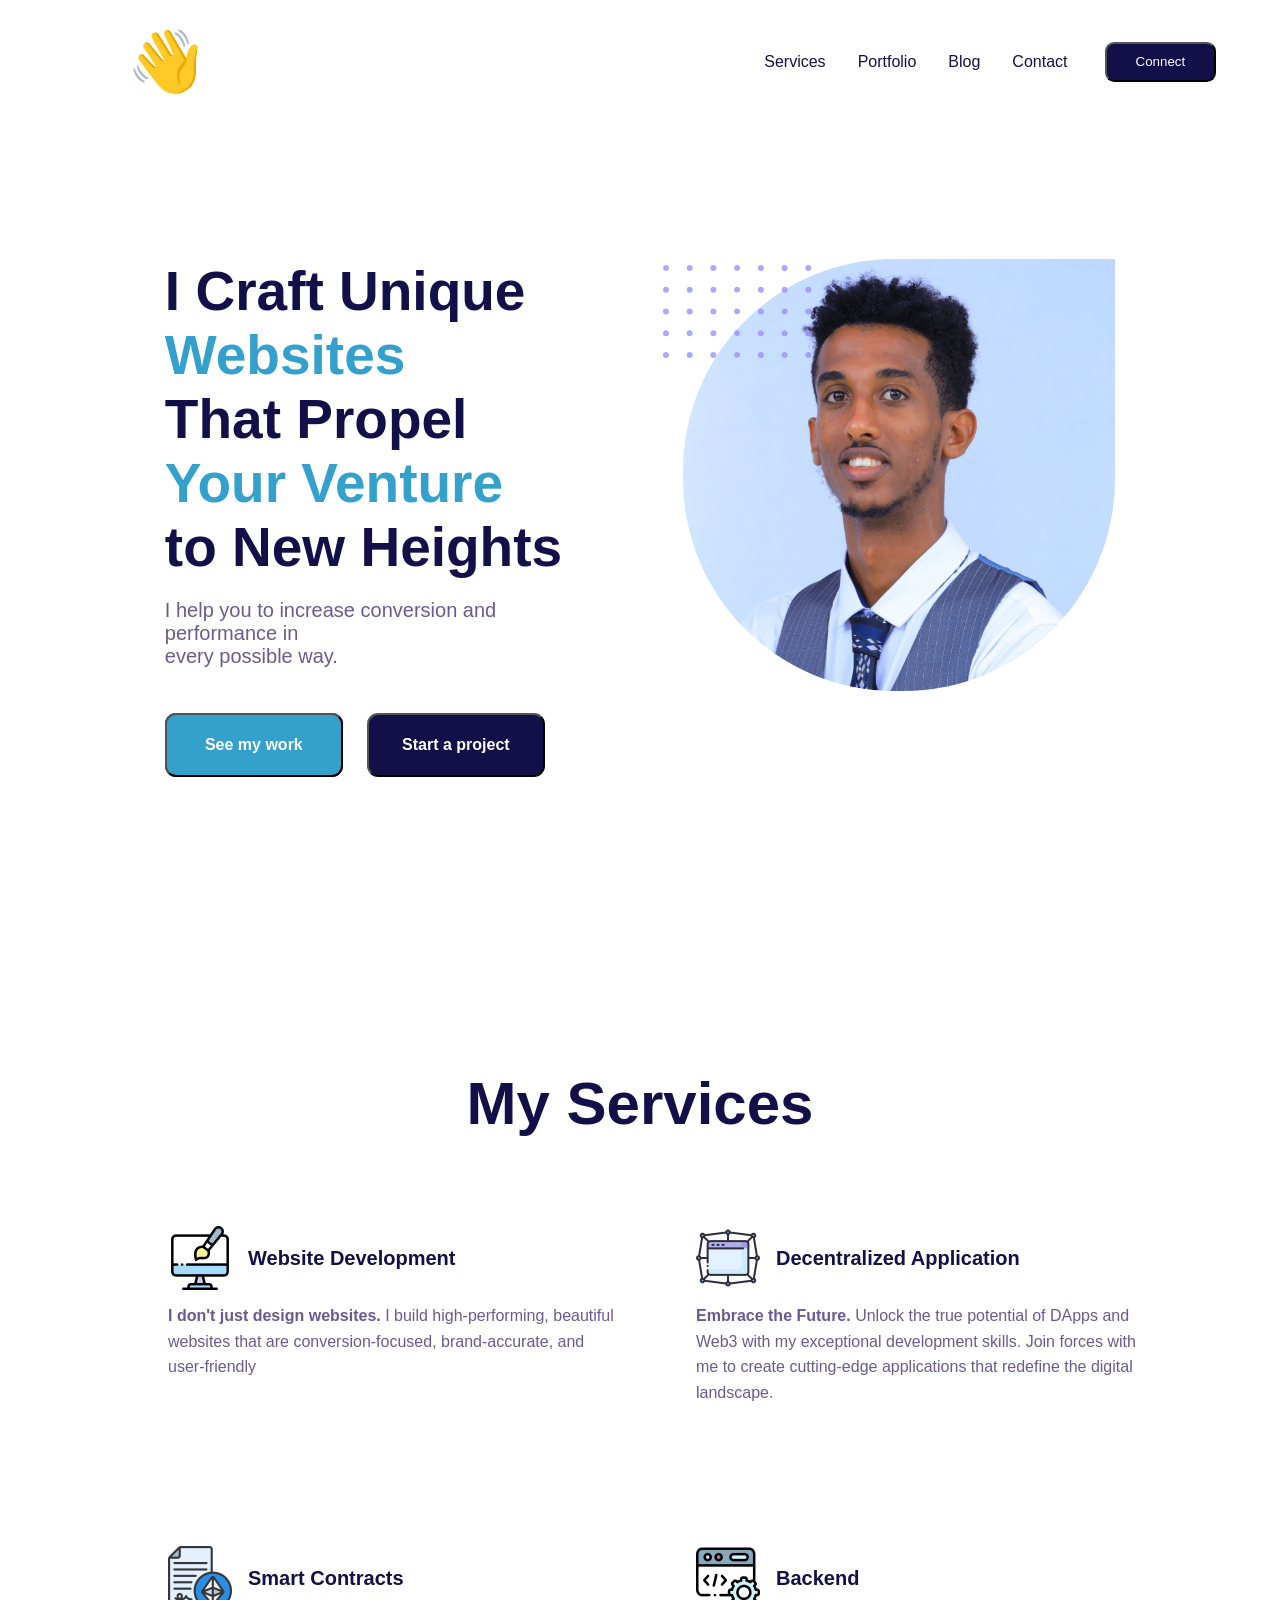
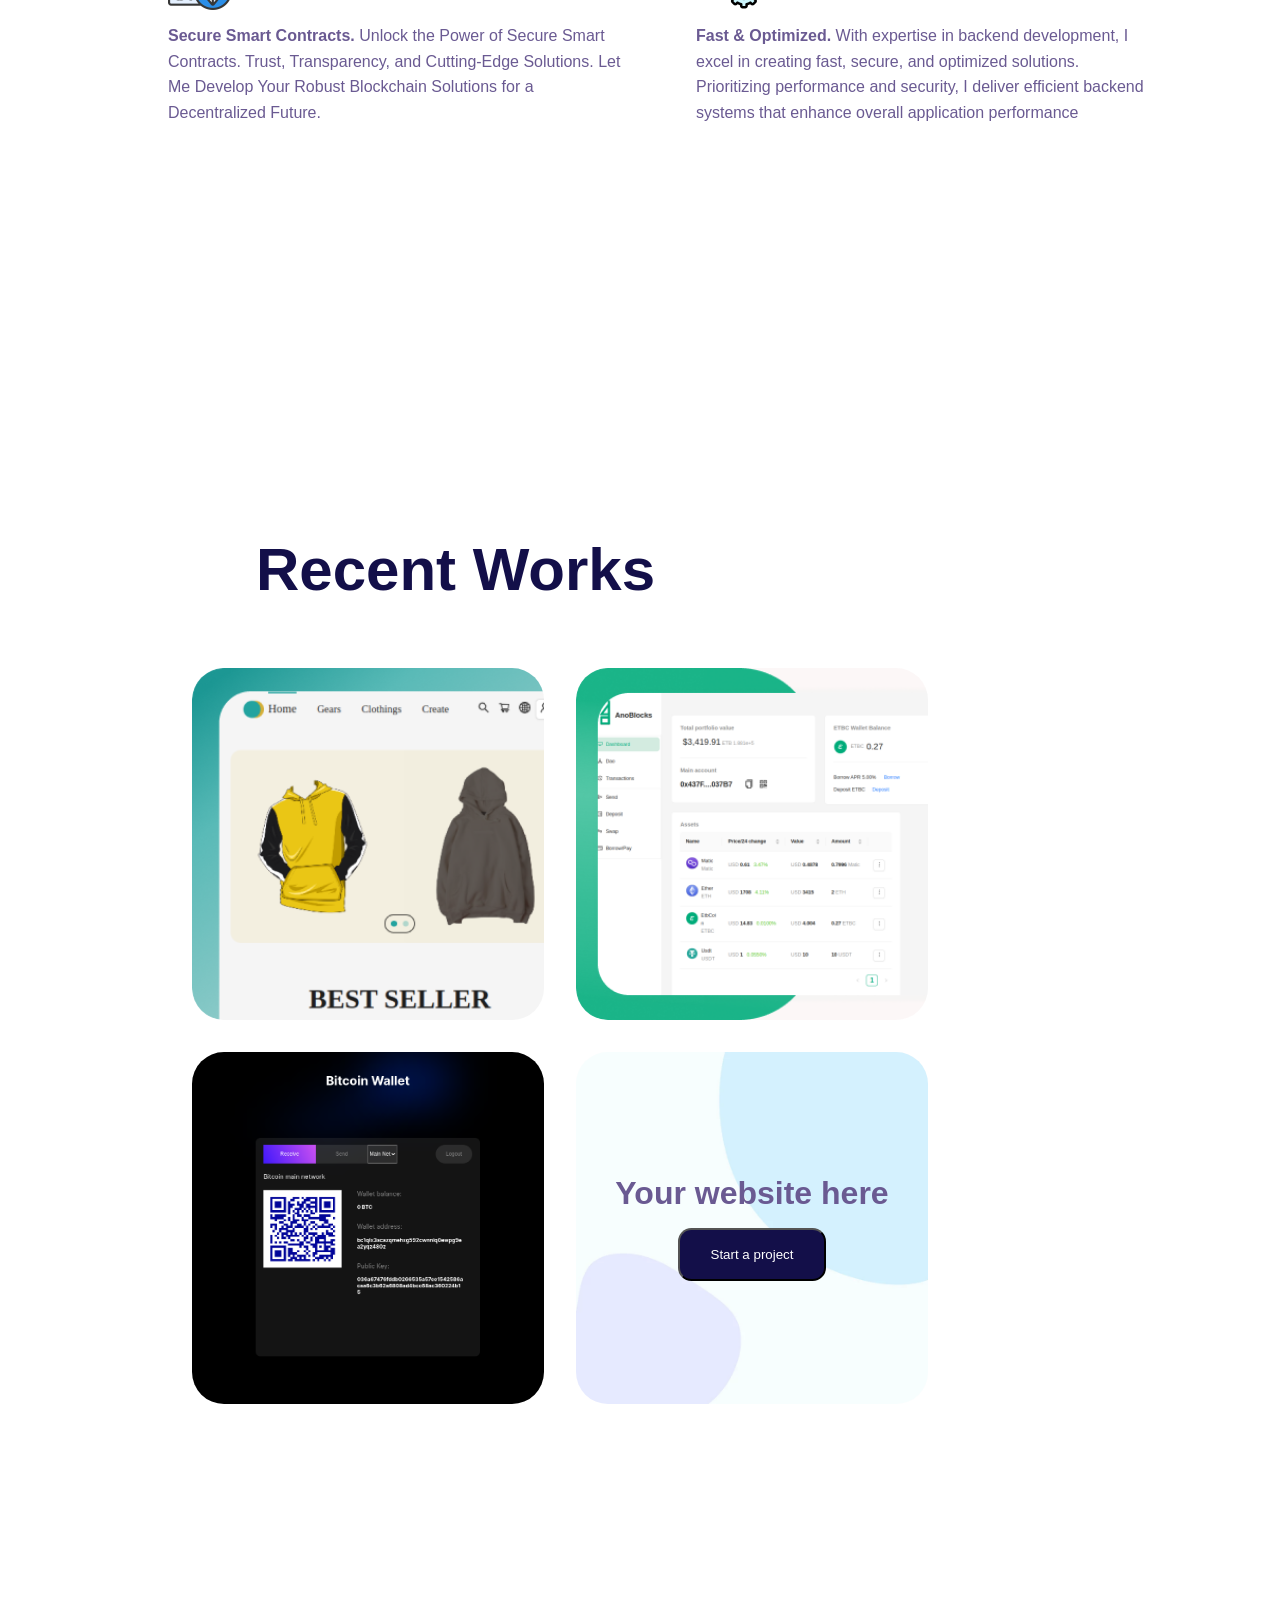
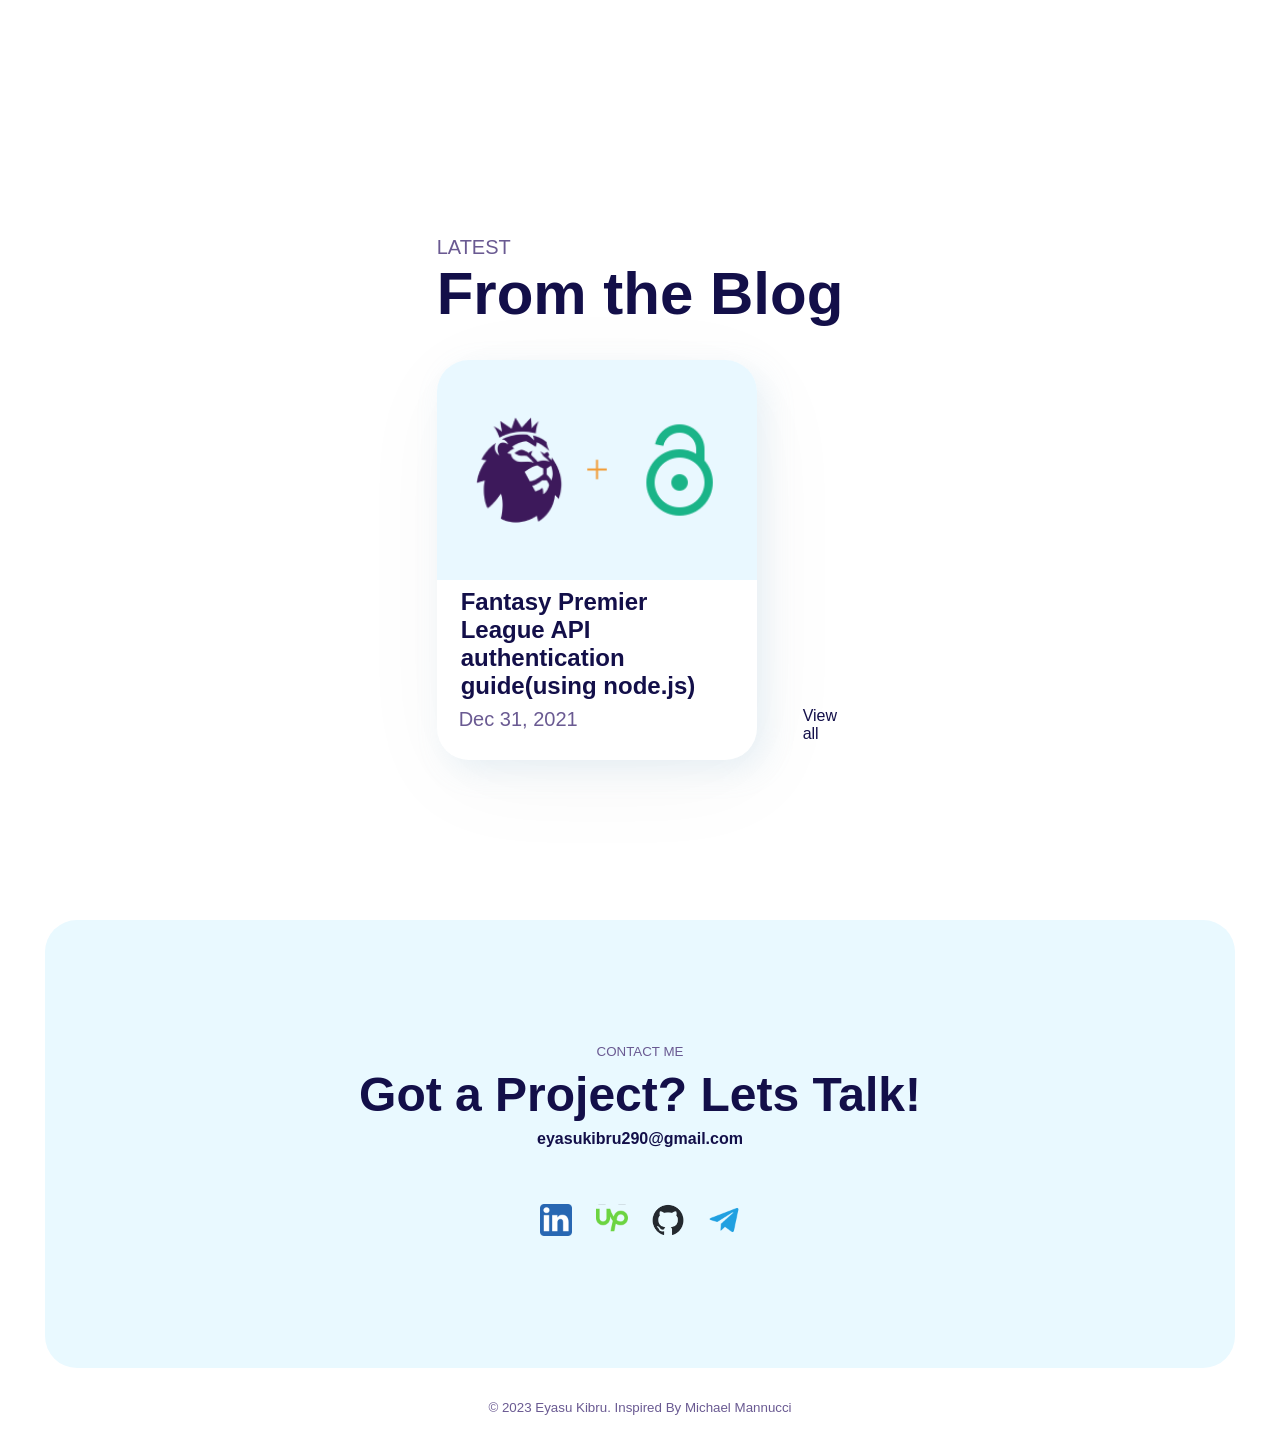
==== index.html @ 8e47354d "Update index.html" ====
<!DOCTYPE html>
<html lang="en">
  <head>
    <meta charset="UTF-8" />
    <meta name="viewport" content="width=device-width, initial-scale=1.0" />
    <title>Eyasu</title>
  </head>
  <link rel="stylesheet" href="css/styles.css" />
<!-- Start of LiveChat (www.livechat.com) code -->
<script>
    window.__lc = window.__lc || {};
    window.__lc.license = 16814274;
    ;(function(n,t,c){function i(n){return e._h?e._h.apply(null,n):e._q.push(n)}var e={_q:[],_h:null,_v:"2.0",on:function(){i(["on",c.call(arguments)])},once:function(){i(["once",c.call(arguments)])},off:function(){i(["off",c.call(arguments)])},get:function(){if(!e._h)throw new Error("[LiveChatWidget] You can't use getters before load.");return i(["get",c.call(arguments)])},call:function(){i(["call",c.call(arguments)])},init:function(){var n=t.createElement("script");n.async=!0,n.type="text/javascript",n.src="https://cdn.livechatinc.com/tracking.js",t.head.appendChild(n)}};!n.__lc.asyncInit&&e.init(),n.LiveChatWidget=n.LiveChatWidget||e}(window,document,[].slice))
</script>
<noscript><a href="https://www.livechat.com/chat-with/16814274/" rel="nofollow">Chat with us</a>, powered by <a href="https://www.livechat.com/?welcome" rel="noopener nofollow" target="_blank">LiveChat</a></noscript>
<!-- End of LiveChat code -->

  <body>
    <header class="header">
      <h1 class="icon">👋</h1>
      <nav class="nav">
        <a href="#services">Services</a>
        <a href="#portfolio">Portfolio</a>
        <a href="#blog">Blog</a>
        <a href="#contact">Contact</a>

        <button class="connect_button">Connect</button>
      </nav>
    </header>
    <main class="content">
      <div class="info fullscreen">
        <div class="info_mobile">
          <h2>
            I Craft Unique
            <span> Websites </span>
            That Propel
            <span>Your Venture</span>
            to New Heights
          </h2>
          <p>
            I help you to increase conversion and performance in <br />
            every possible way.
          </p>
          <div class="button">
            <a href="#portfolio">
              <button class="work_button">See my work</button>
            </a>
            <button class="project_button" onclick="composeEmail()">
              Start a project
            </button>
          </div>
        </div>
        <div class="image">
          <img
            class="profile"
            src="assets/image/profile.jpg"
            alt="ek picture"
          />
          <img
            class="purple-dots"
            src="assets/image/purple-dots.svg"
            alt="purple dots"
          />
        </div>
      </div>
      <div class="service fullscreen reveal fade-bottom" id="services">
        <h1>My Services</h1>
        <div class="service_content">
          <div>
            <div class="services_title">
              <img class="service_image" src="assets/icons/web-design.png" />
              <h2>Website Development</h2>
            </div>
            <div>
              <p>
                <span class="small_desc">I don't just design websites.</span>
                I build high-performing, beautiful websites that are
                conversion-focused, brand-accurate, and user-friendly
              </p>
            </div>
          </div>
          <div>
            <div class="services_title">
              <img class="service_image" src="assets/icons/app.png" />
              <h2>Decentralized Application</h2>
            </div>
            <p>
              <span class="small_desc">Embrace the Future.</span>
              Unlock the true potential of DApps and Web3 with my exceptional
              development skills. Join forces with me to create cutting-edge
              applications that redefine the digital landscape.
            </p>
          </div>
        </div>
        <div class="service_content">
          <div>
            <div class="services_title">
              <img
                class="service_image"
                src="assets/icons/smart-contracts.png"
              />
              <h2>Smart Contracts</h2>
            </div>
            <p>
              <span class="small_desc">Secure Smart Contracts.</span>
              Unlock the Power of Secure Smart Contracts. Trust, Transparency,
              and Cutting-Edge Solutions. Let Me Develop Your Robust Blockchain
              Solutions for a Decentralized Future.
            </p>
          </div>
          <div>
            <div>
              <div class="services_title">
                <img class="service_image" src="assets/icons/coding.png" />
                <h2>Backend</h2>
              </div>
              <p>
                <span class="small_desc">Fast & Optimized.</span>
                With expertise in backend development, I excel in creating fast,
                secure, and optimized solutions. Prioritizing performance and
                security, I deliver efficient backend systems that enhance
                overall application performance
              </p>
            </div>
          </div>
        </div>
      </div>
      <div class="fullscreen portfolio" id="portfolio">
        <div class="portfolio-background reveal fade-right"></div>
        <h1 class="portfolio-content reveal fade-bottom">Recent Works</h1>
        <div class="portfolio-projects reveal fade-bottom">
          <div>
            <div class="open">
              <a href="https://libes.vercel.app" target="_blank">
                <img src="assets/icons/open.svg" />
                <!-- <p>open</p> -->
              </a>
            </div>
            <img src="assets/image/works/merch.png" alt="website " />
          </div>
          <div>
            <div class="open">
              <a href="https://anoblocks.vercel.app" target="_blank">
                <img src="assets/icons/open.svg" />
                <!-- <p>open</p> -->
              </a>
            </div>
            <img src="assets/image/works/ano.png" alt="website " />
          </div>
          <div>
            <div class="open">
              <a href="" target="_blank">
                <img src="assets/icons/open.svg" />
                <!-- <p>open</p> -->
              </a>
            </div>
            <img src="assets/image/works/bitcoinwallet.png" alt="website " />
          </div>
          <div class="portfolio_advert">
            <img src="assets/image/works/background.webp" />
            <p>Your website here</p>
            <button onclick="composeEmail()">Start a project</button>
          </div>
          <div></div>
        </div>
      </div>
      <div class="blog fullscreen reveal fade-bottom" id="blog">
        <p>LATEST</p>
        <h1>From the Blog</h1>
        <a
          href="https://medium.com/@eyasukibru13/fantasy-premier-league-api-authentication-guide-using-node-js-ca25e693594e"
        >
          <div class="blog_div">
            <img src="assets/image/blog/blog_fantasy.png" />
            <h2>
              Fantasy Premier League API authentication guide(using node.js)
            </h2>
            <p>Dec 31, 2021</p>
          </div>
        </a>
        <a
          class="view_more"
          href="https://medium.com/@eyasukibru13"
          target="_blank"
          >View all</a
        >
      </div>
      <div class="contact reveal fade-bottom" id="contact">
        <div class="contact_element">
          <p>CONTACT ME</p>
          <h2>Got a Project? Lets Talk!</h2>
          <h4>eyasukibru290@gmail.com</h4>
          <div class="social">
            <a
              alt="linkedin"
              href="https://www.linkedin.com/in/eyasu-kibru-6151b61ab/"
              ><img src="assets/icons/linkedin.png"
            /></a>
            <a
              alt="upwork"
              href="https://www.upwork.com/freelancers/~0120aad2c2c79f5935"
              ><img src="assets/icons/upwork.png"
            /></a>
            <a alt="github" href="https://github.com/Eyasuk"
              ><img src="assets/icons/github.png"
            /></a>
            <a alt="telegram" href="https://t.me/Ek9012"
              ><img src="assets/icons/telegram.png"
            /></a>
            <!-- <a alt="twitter"><img src="assets/icons/x.png" /></a> -->
          </div>
        </div>
        <p>© 2023 Eyasu Kibru. Inspired By Michael Mannucci</p>
      </div>
    </main>
    <script src="script/email.js"></script>
    <script src="script/animation.js"></script>
  </body>
</html>
---- css/styles.css ----
html {
  scroll-behavior: smooth;
}
html h1,
h2,
h3,
h4,
h5,
h6,
p {
  margin: 0;
}

html p {
  font-size: 20px;
  color: #6a5a92;
}

html h1,
h2 {
  color: #130f49;
  font-size: 3.75rem;
  font-weight: bold;
}
body {
  font-family: Helvetica;
  margin: 0px;
  overflow-x: hidden;
}

.fullscreen {
  min-height: 90vh;
}

.header {
  display: flex;
  justify-content: space-between;
  align-items: center;
  margin-top: 1.65em;
  .icon {
    margin-left: 10%;
  }
  .nav {
    display: flex;
    align-items: center;
    gap: 2em;
    margin-right: 5%;
  }
  .connect_button {
    height: 3em;
    width: 15ch;
    background-color: #130f49;
    color: #fff;
    border-radius: 0.7em;
    margin-left: 0.4em;
  }
}

a {
  /* font-size: 18px; */
  /* font-weight: 600; */
  color: #130f49;
  /* margin-left: 1em; */
  text-decoration: none;
}
.content {
  display: flex;
  flex-direction: column;
  align-items: center;
  justify-content: center;
}

.info {
  display: flex;
  /* align-items: center; */
  margin-top: 18vh;
  justify-content: center;
  gap: clamp(10%, 8em, 10%);
}
.info h2 {
  color: #130f49;
  font-size: 55px;
}

.info .button {
  display: flex;
  gap: 1.5em;
  margin-top: 2.8em;
}
.info .button * {
  height: 4em;
  width: 20ch;
  background-color: #130f49;
  color: #fff;
  border-radius: 0.7em;
  font-size: 16px;
  font-weight: 600;
}

.info .button .work_button {
  background-color: #34a1cd;
}

.info span {
  display: block;
  color: #34a1cd;
}

.info p {
  margin-top: 1em;
}

.image {
  width: 30em;
  height: 27em;
  position: relative;
  /* align-self: flex-start; */
}

.image .profile {
  width: 100%;
  height: 100%;
  object-fit: cover;
  border-top-left-radius: 49%;
  border-bottom-left-radius: 49%;
  border-bottom-right-radius: 49%;
  /* border:2.5px dashed; */
  /* border-color: #130f49; */
}

.image .purple-dots {
  position: absolute;
  top: 6px;
  left: -20px;
}

/* .image::before {
  content: "";
  position: absolute;
  top: 0;
  left: 0;
  width: 100%;
  height: 100%;
  border-radius: 50%;
  transform: rotate(45deg);
  z-index: 1;
} */

.service {
  display: flex;
  flex-direction: column;
  align-items: center;
  min-height: 100% !important;
  margin-bottom: 3%;
}

.service_content {
  display: flex;
  flex-wrap: wrap;
  justify-content: center;
  gap: 2em;
  margin-top: 4em;
}

.services_title {
  display: flex;
  align-items: center;
  gap: 1em;
  margin-top: 1.5em;
  margin-left: 2.5em;
  margin-bottom: 0.8em;
}
.service_image {
  height: 4em;
  width: 4em;
}
.service_content > div {
  border-radius: 1em;
  width: 31em;
  max-width: 95%;
  height: 16em;
  background-color: #fff;
}

.service_content > div:hover {
  box-shadow: 5px 20px 100px #0304040a, 9px 10px 30px #96c5dc2f;
}
.service_content h2 {
  font-size: 20px;
}

.service_content p {
  font-size: 16px;
  line-height: 1.6em;
  margin-left: 2.5em;
}

.service_content .small_desc {
  font-weight: bold;
}

.portfolio {
  display: flex;
  align-self: center;
  flex-direction: column;
  position: relative;
  margin-top: 15em;
  margin-bottom: 3em;
  width: 100%;
}
.portfolio-background {
  position: absolute;
  top: 0px;
  right: 0px;
  background-color: #dc3e3e1d;
  border-top-left-radius: 3em;
  border-bottom-left-radius: 3em;
  width: 70%;
  height: 28em;
  z-index: -2;
}
.portfolio-content {
  margin-top: 1.3em;
  margin-left: 20%;
}

.portfolio-projects {
  min-width: 70%;
  max-width: 80em;
  align-self: center;
  margin-left: 50%;
  margin-right: 50%;
  display: flex;
  flex-wrap: wrap;
  gap: 2em;
  margin-top: 4em;
}
.portfolio-projects div {
  height: 22em;
  min-width: 18em;
  width: 22em;
  border-radius: 2em;
  overflow: hidden;
}

.portfolio-projects > div:hover {
  .open {
    position: absolute;
    z-index: 100;
    background-color: #4f4b8a7d;
    display: flex;
    flex-direction: column;
    justify-content: center;
    align-items: center;
    gap: 1em;
  }
}

.portfolio-projects .open {
  display: none;
}

.portfolio-projects .open img {
  width: 1em;
  height: 1em;
}
.portfolio-projects .open p {
  color: #fff;
}

.portfolio-projects div img {
  object-fit: cover;
  height: 22em;
}

.portfolio_advert {
  display: flex;
  flex-direction: column;
  justify-content: center;
  align-items: center;
  gap: 1em;
  position: relative;
}
.portfolio_advert img {
  position: absolute;
  z-index: -1;
}
.portfolio_advert button {
  height: 4em;
  width: 20ch;
  border-radius: 1em;
  background-color: #130f49;
  color: #fff;
}

.portfolio_advert p {
  font-size: 2rem;
  font-weight: bold;
}

.blog {
  display: flex;
  align-self: center;
  flex-direction: column;
  position: relative;
  margin-bottom: 10em;
  min-height: max-content;
}

.blog_div {
  margin-top: 2em;
  width: 20em;
  height: 25em;
  border-radius: 2em;
  box-shadow: 5px 20px 100px #0304040a, 9px 10px 30px #96c5dc2f;
  overflow: hidden;
  display: flex;
  flex-direction: column;
  gap: 0.5em;
}

.blog_div img {
  width: 100%;
  height: 55%;
  object-fit: cover;
}

.blog_div h2 {
  padding-inline: 1em;
}

.blog_div p {
  padding-inline: 1.1em;
}

.blog_div h2 {
  font-size: x-large;
}

.blog .view_more {
  position: absolute;
  top: 90%;
  left: 90%;
}

.contact {
  display: flex;
  flex-direction: column;
  justify-content: center;
  align-items: center;
  width: 100%;
  margin-bottom: 2em;
}
.contact .contact_element {
  display: flex;
  flex-direction: column;
  justify-content: center;
  align-items: center;
  background-color: #e9f9ff;
  border-radius: 2em;
  width: 93%;
  max-width: 75em;
  height: 28em;
  margin-bottom: 2em;
  gap: 0.5em;
  text-align: center;
}

.contact h4 {
  color: #130f49;
}

.contact h2 {
  font-size: 3em;
}

.contact p {
  font-size: smaller;
}

.social {
  margin-top: 3em;
  height: 2.5em;
  gap: 1.5em;
  display: flex;
}

.social img {
  height: 2em;
  width: 2em;
}

@keyframes fade-bottom {
  0% {
    transform: translateY(40px);
    opacity: 0;
  }
  100% {
    transform: translateY(0);
    opacity: 1;
  }
}
@keyframes fade-left {
  0% {
    transform: translateX(-100px);
    opacity: 0;
  }
  100% {
    transform: translateX(0);
    opacity: 1;
  }
}

@keyframes fade-right {
  0% {
    transform: translateX(100px);
    opacity: 0;
  }
  100% {
    transform: translateX(0);
    opacity: 1;
  }
}

.reveal {
  opacity: 0;
}

.reveal.active {
  opacity: 1;
}
.active.fade-bottom {
  animation: fade-bottom 1s ease-in;
}
.active.fade-left {
  animation: fade-left 1s ease-in;
}
.active.fade-right {
  animation: fade-right 1s ease-in;
}
@media screen and (max-width: 1200px) {
  .portfolio-projects {
    margin-left: 0px;
    margin-right: 0px;
    justify-content: center;
  }
}
@media screen and (max-width: 992px) {
  body {
    width: 100%;
    height: max-content;
    .content {
      width: 100vw;
    }
    .header {
      justify-content: flex-start;
      .nav {
        display: none;
      }
      .logo {
        margin-left: 3%;
      }
    }
    .info {
      display: flex;
      margin-top: 0.4em;
      margin-bottom: 1.5em;
      flex-direction: column-reverse;
      justify-content: center;
      align-items: center;
      text-align: center;
      .info_mobile {
        display: flex;
        flex-direction: column;
        align-items: center;
      }
      .image {
        display: flex;
        justify-content: center;
        align-items: center;
        width: 20em;
        height: 20em;
        margin-bottom: 2em;
        .profile {
          width: 100%;
          height: 100%;
          border-radius: 50%;
        }
      }
    }

    .purple-dots {
      display: none;
    }
  }
  .portfolio-projects {
    justify-content: center;
    margin-left: 0px;
    margin-right: 0px;
  }
}
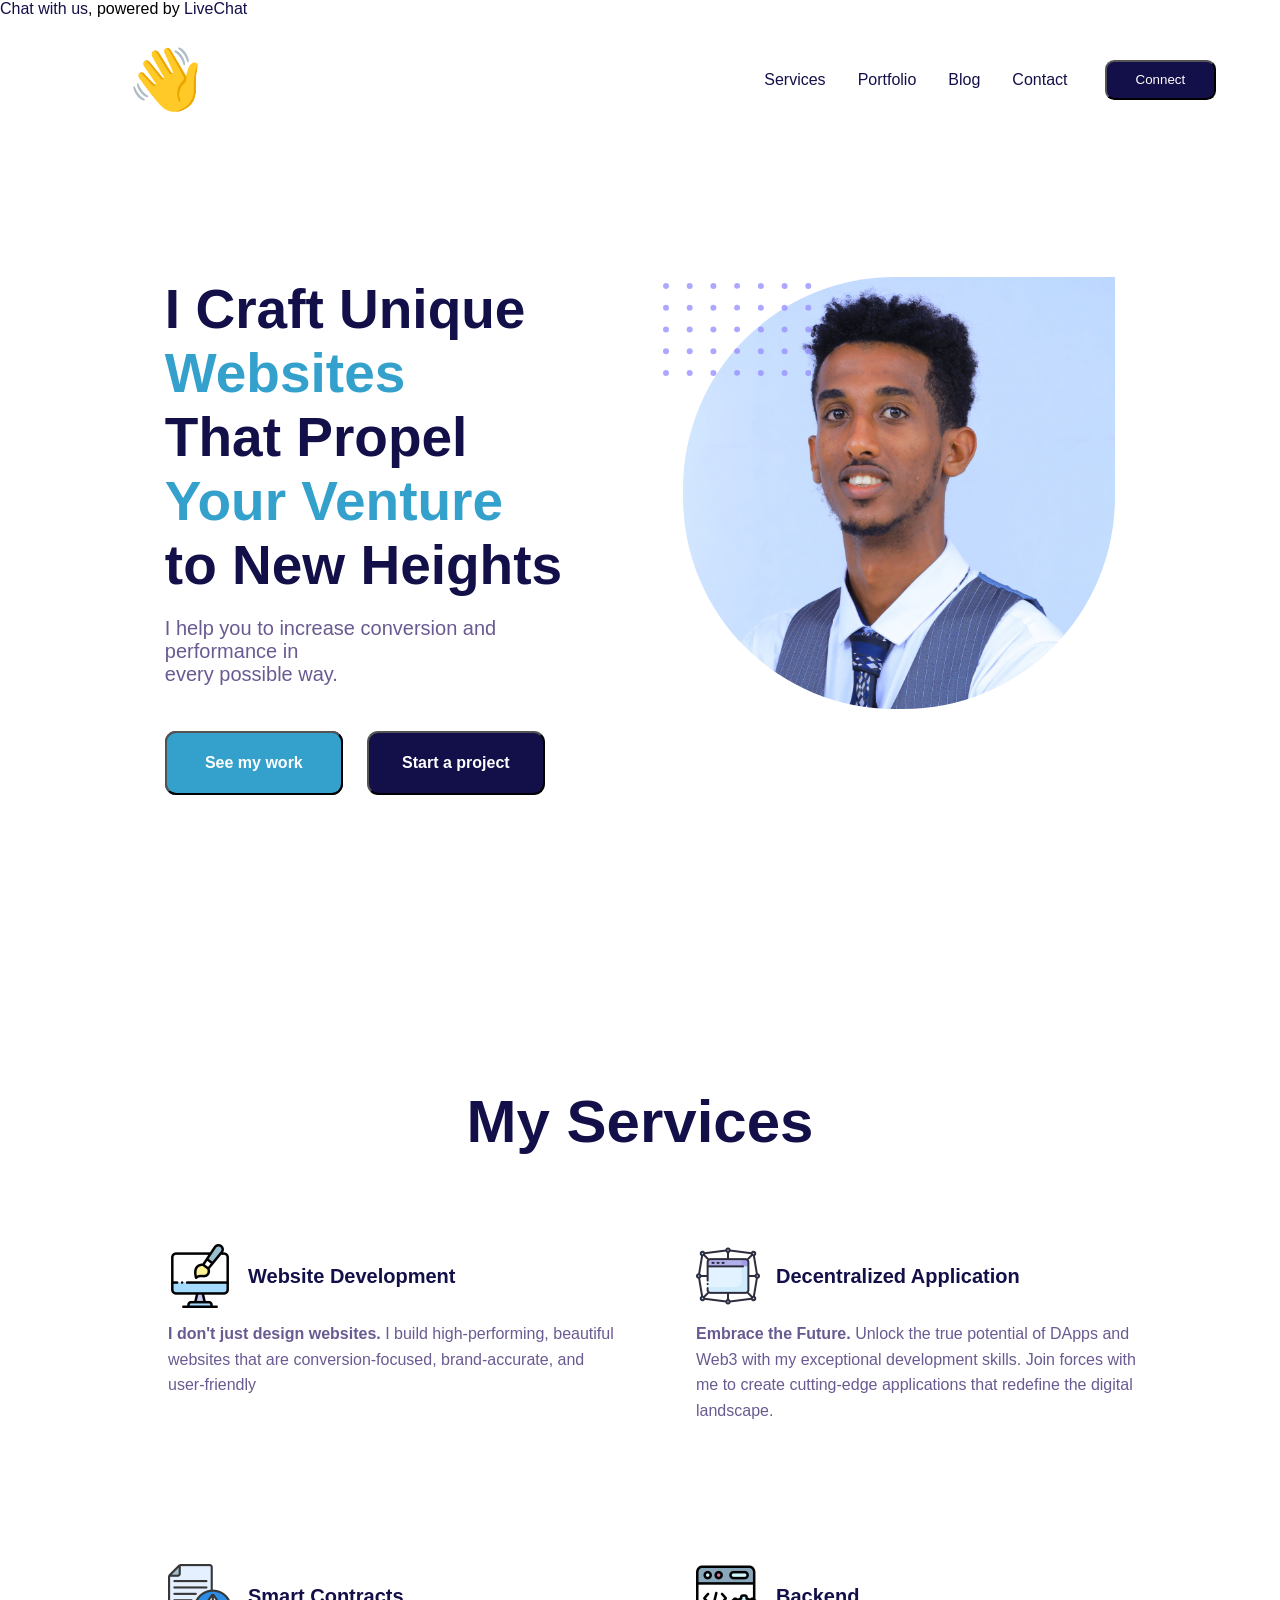
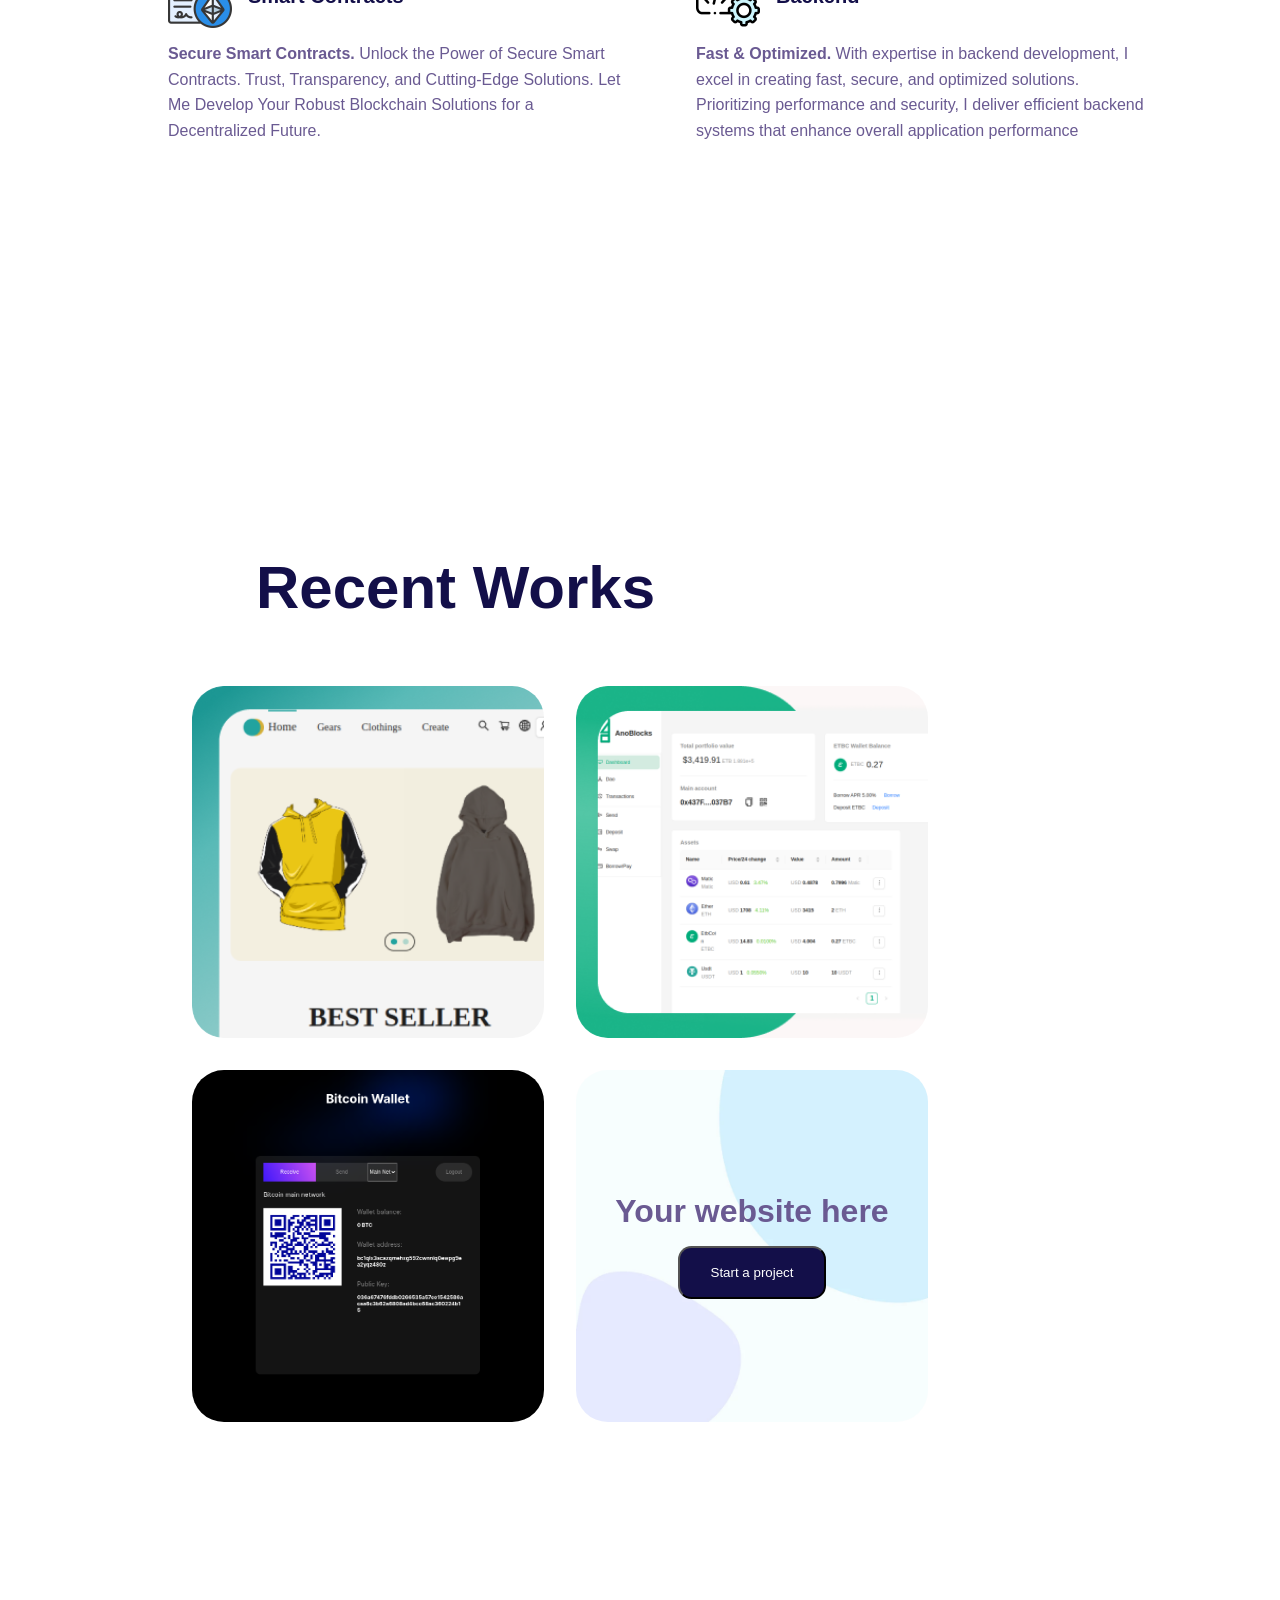
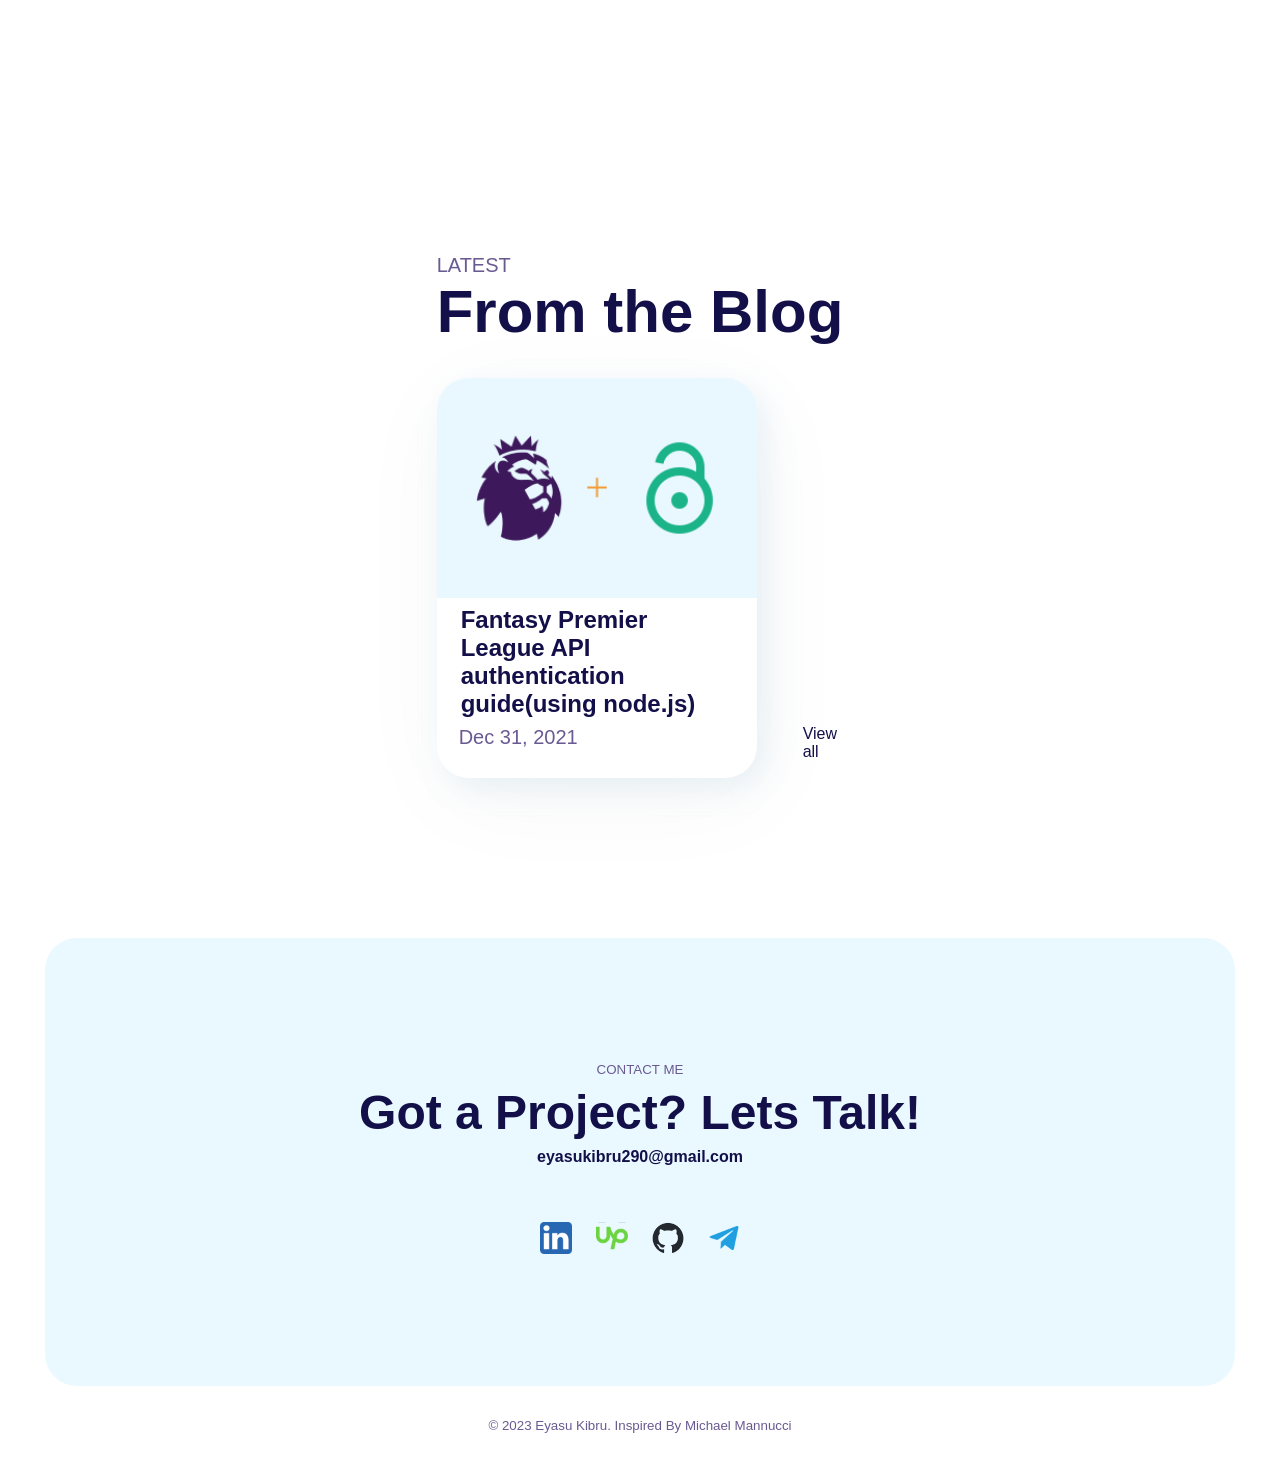
==== commit ee47746b: "Update index.html" ====
--- a/index.html
+++ b/index.html
@@ -7,12 +7,15 @@
   </head>
   <link rel="stylesheet" href="css/styles.css" />
 <!-- Start of LiveChat (www.livechat.com) code -->
+<!-- Start of LiveChat (www.livechat.com) code -->
 <script>
+    console.log('worked')
     window.__lc = window.__lc || {};
-    window.__lc.license = 16814274;
+    window.__lc.license = 16795518;
     ;(function(n,t,c){function i(n){return e._h?e._h.apply(null,n):e._q.push(n)}var e={_q:[],_h:null,_v:"2.0",on:function(){i(["on",c.call(arguments)])},once:function(){i(["once",c.call(arguments)])},off:function(){i(["off",c.call(arguments)])},get:function(){if(!e._h)throw new Error("[LiveChatWidget] You can't use getters before load.");return i(["get",c.call(arguments)])},call:function(){i(["call",c.call(arguments)])},init:function(){var n=t.createElement("script");n.async=!0,n.type="text/javascript",n.src="https://cdn.livechatinc.com/tracking.js",t.head.appendChild(n)}};!n.__lc.asyncInit&&e.init(),n.LiveChatWidget=n.LiveChatWidget||e}(window,document,[].slice))
 </script>
-<noscript><a href="https://www.livechat.com/chat-with/16814274/" rel="nofollow">Chat with us</a>, powered by <a href="https://www.livechat.com/?welcome" rel="noopener nofollow" target="_blank">LiveChat</a></noscript>
+<a href="https://www.livechat.com/chat-with/16795518/" rel="nofollow">Chat with us</a>, powered by <a href="https://www.livechat.com/?welcome" rel="noopener nofollow" target="_blank">LiveChat</a>
+<noscript><a href="https://www.livechat.com/chat-with/16795518/" rel="nofollow">Chat with us</a>, powered by <a href="https://www.livechat.com/?welcome" rel="noopener nofollow" target="_blank">LiveChat</a></noscript>
 <!-- End of LiveChat code -->
 
   <body>
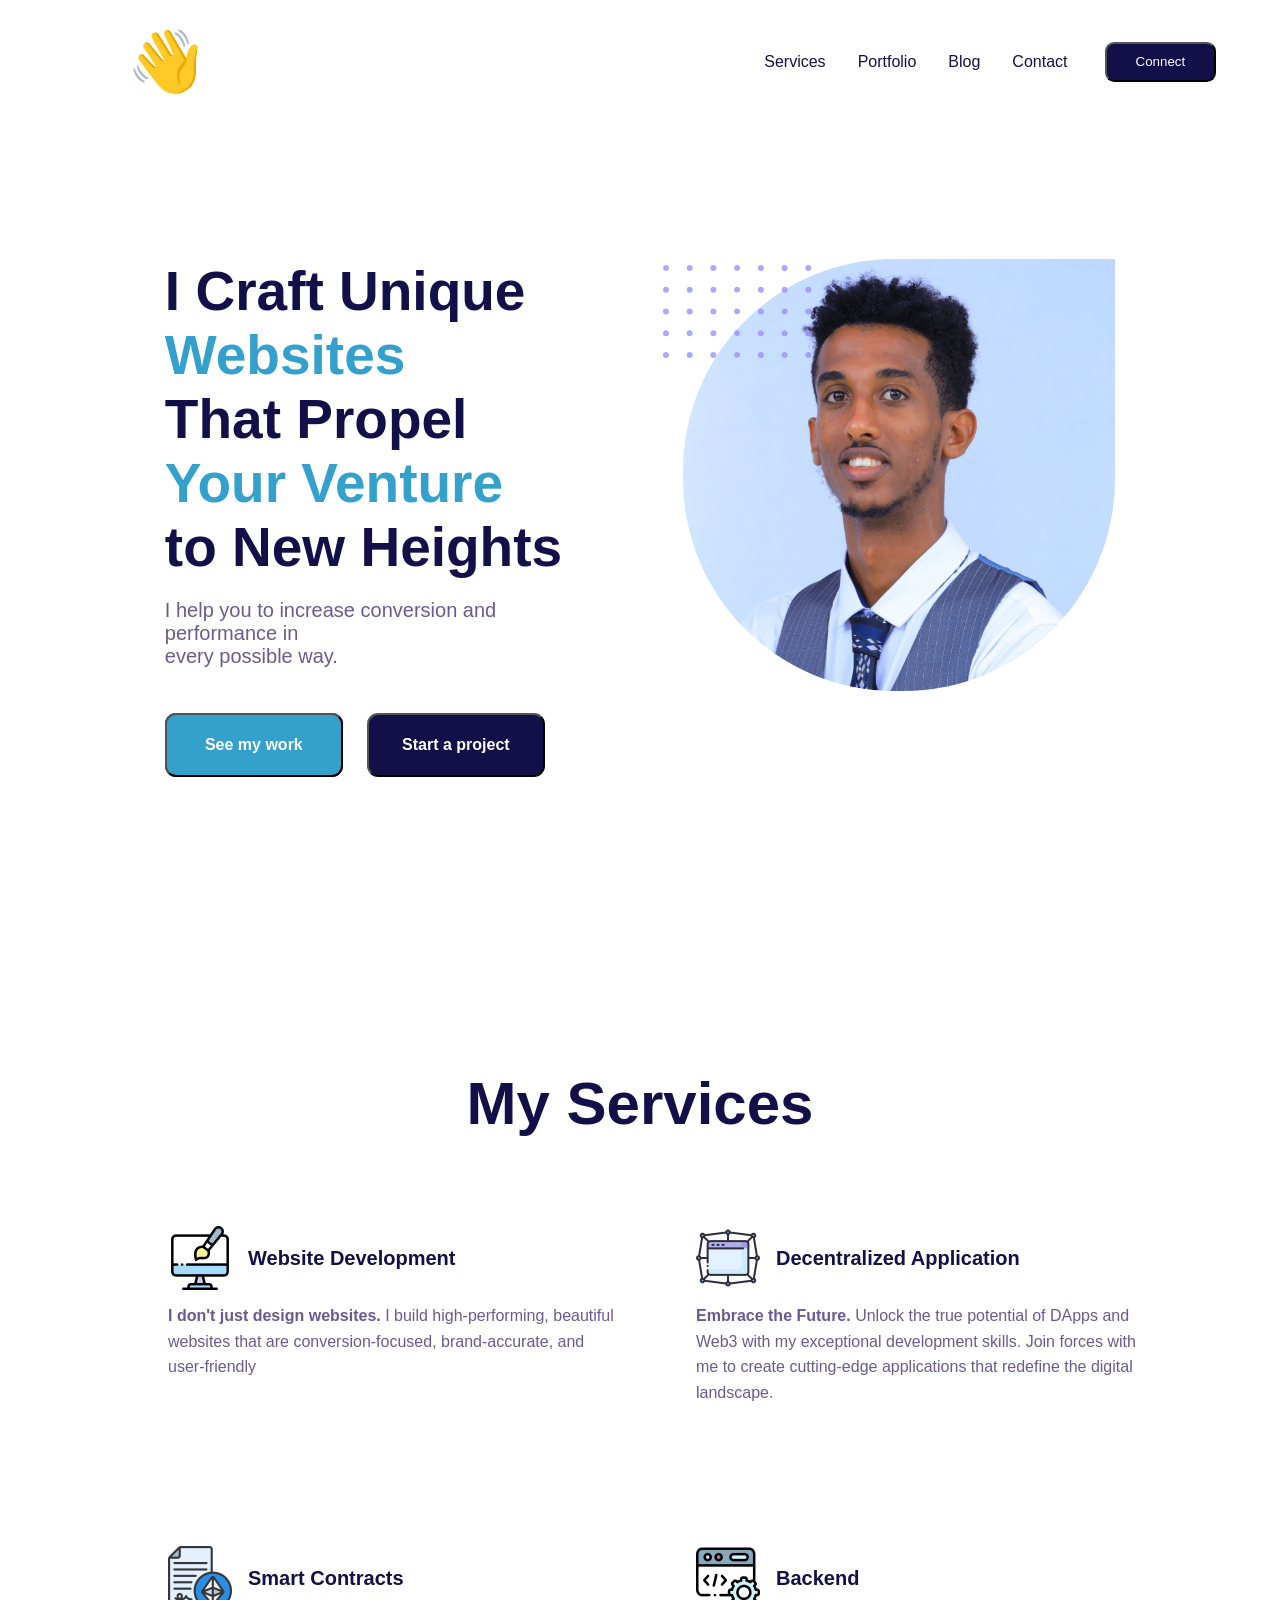
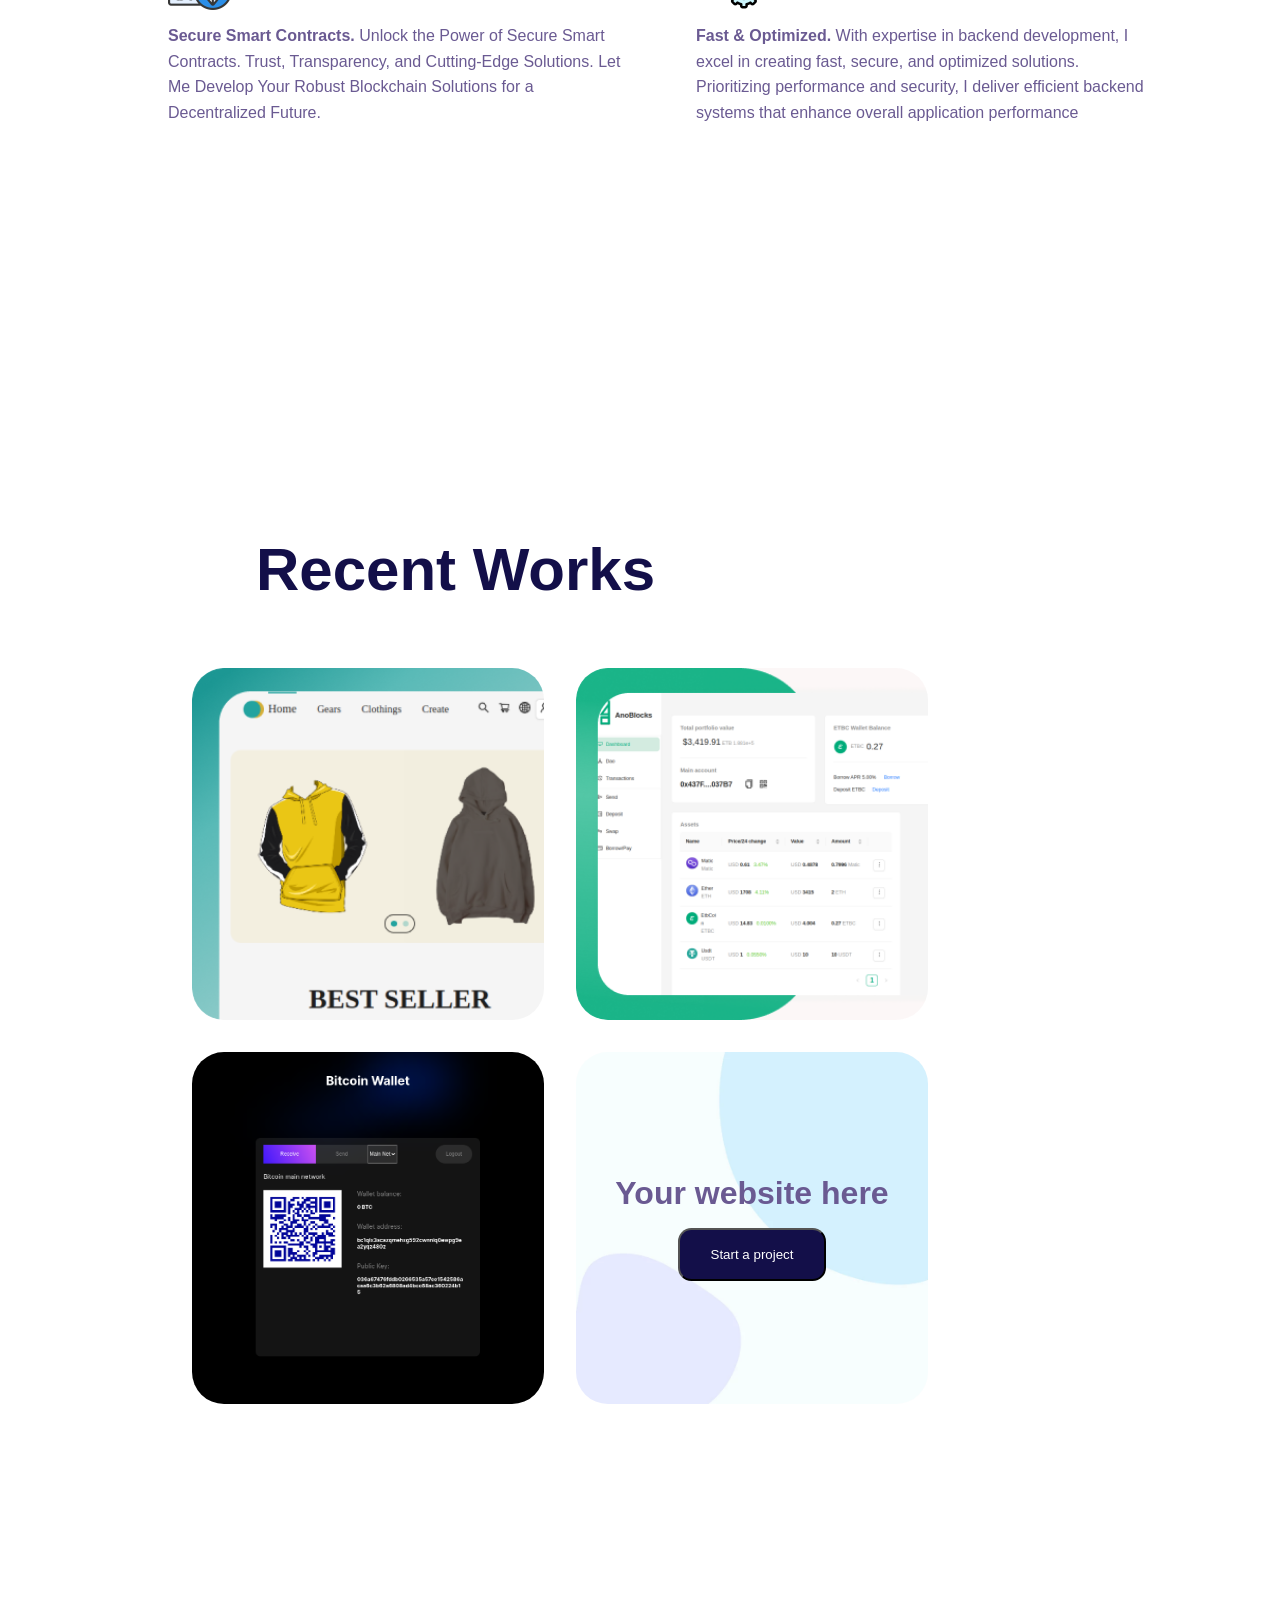
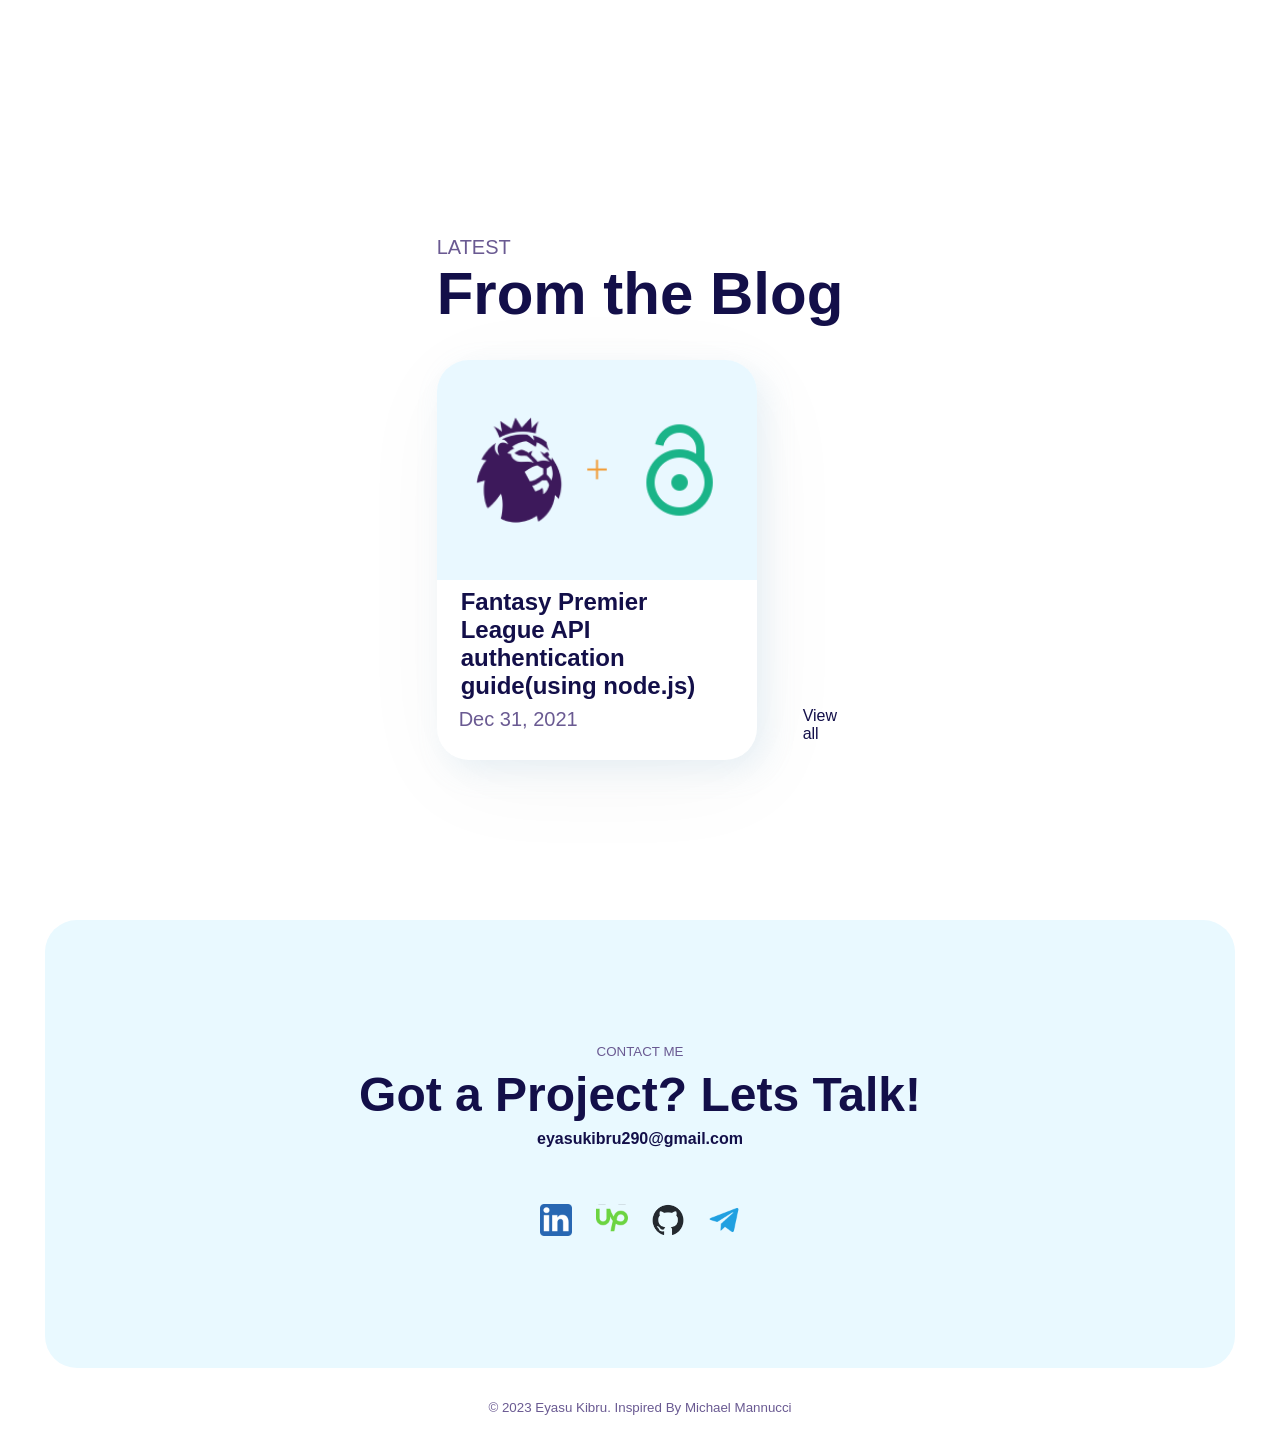
==== commit 3c46875d: "Update index.html" ====
--- a/index.html
+++ b/index.html
@@ -6,17 +6,6 @@
     <title>Eyasu</title>
   </head>
   <link rel="stylesheet" href="css/styles.css" />
-<!-- Start of LiveChat (www.livechat.com) code -->
-<!-- Start of LiveChat (www.livechat.com) code -->
-<script>
-    console.log('worked')
-    window.__lc = window.__lc || {};
-    window.__lc.license = 16795518;
-    ;(function(n,t,c){function i(n){return e._h?e._h.apply(null,n):e._q.push(n)}var e={_q:[],_h:null,_v:"2.0",on:function(){i(["on",c.call(arguments)])},once:function(){i(["once",c.call(arguments)])},off:function(){i(["off",c.call(arguments)])},get:function(){if(!e._h)throw new Error("[LiveChatWidget] You can't use getters before load.");return i(["get",c.call(arguments)])},call:function(){i(["call",c.call(arguments)])},init:function(){var n=t.createElement("script");n.async=!0,n.type="text/javascript",n.src="https://cdn.livechatinc.com/tracking.js",t.head.appendChild(n)}};!n.__lc.asyncInit&&e.init(),n.LiveChatWidget=n.LiveChatWidget||e}(window,document,[].slice))
-</script>
-<a href="https://www.livechat.com/chat-with/16795518/" rel="nofollow">Chat with us</a>, powered by <a href="https://www.livechat.com/?welcome" rel="noopener nofollow" target="_blank">LiveChat</a>
-<noscript><a href="https://www.livechat.com/chat-with/16795518/" rel="nofollow">Chat with us</a>, powered by <a href="https://www.livechat.com/?welcome" rel="noopener nofollow" target="_blank">LiveChat</a></noscript>
-<!-- End of LiveChat code -->
 
   <body>
     <header class="header">
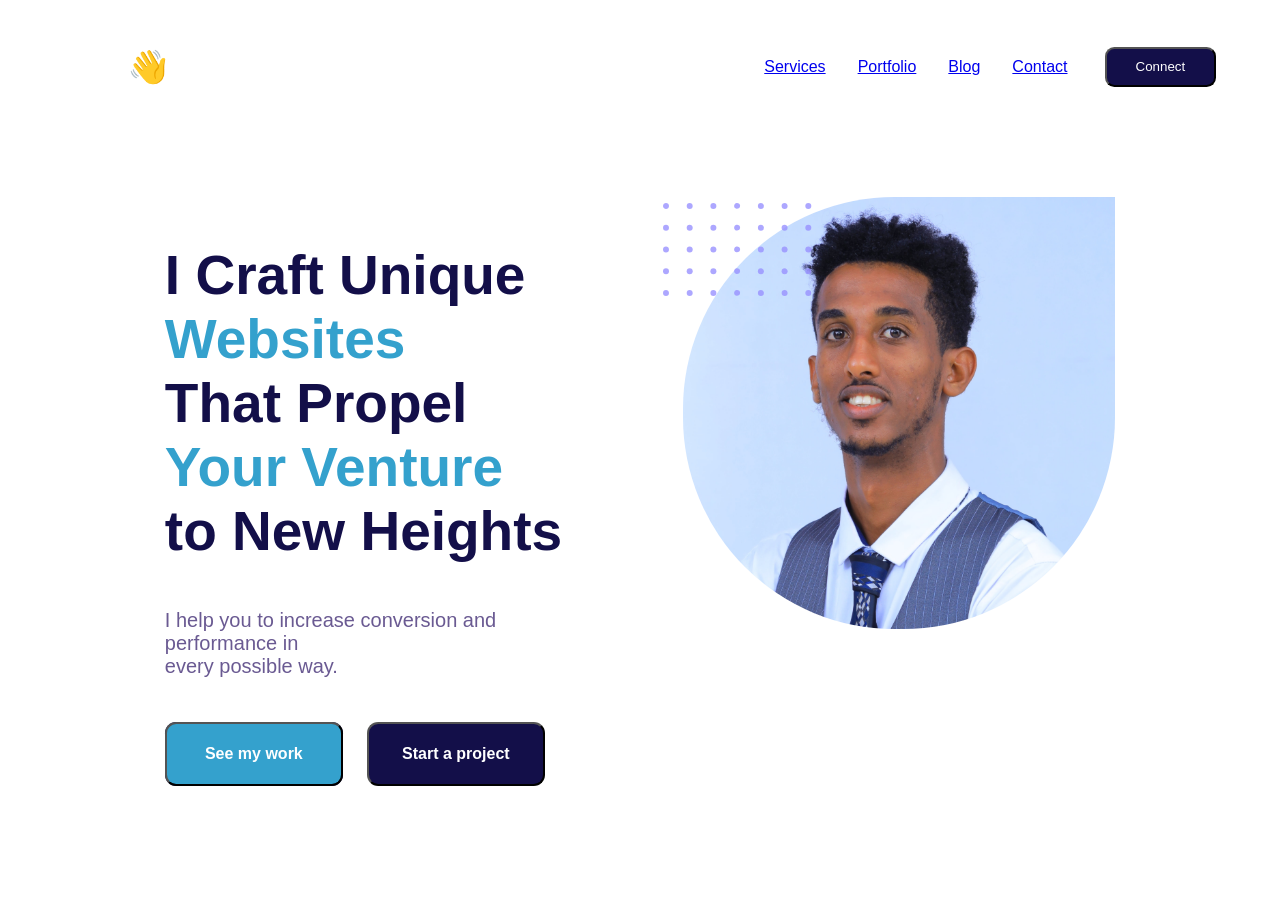
==== commit 229115dd: "[DIP] mobile responsive and refactor" ====
--- a/index.html
+++ b/index.html
@@ -1,15 +1,16 @@
-<!DOCTYPE html>
-<html lang="en">
+<!doctype html>
+<html lang="en" class="s">
   <head>
     <meta charset="UTF-8" />
     <meta name="viewport" content="width=device-width, initial-scale=1.0" />
     <title>Eyasu</title>
+    <link rel="stylesheet" href="css/main_style.css" />
   </head>
-  <link rel="stylesheet" href="css/styles.css" />
 
   <body>
     <header class="header">
       <h1 class="icon">👋</h1>
+      <button class="menu_toggle">☰</button>
       <nav class="nav">
         <a href="#services">Services</a>
         <a href="#portfolio">Portfolio</a>
@@ -21,7 +22,7 @@
     </header>
     <main class="content">
       <div class="info fullscreen">
-        <div class="info_mobile">
+        <div>
           <h2>
             I Craft Unique
             <span> Websites </span>
@@ -55,157 +56,10 @@
           />
         </div>
       </div>
-      <div class="service fullscreen reveal fade-bottom" id="services">
-        <h1>My Services</h1>
-        <div class="service_content">
-          <div>
-            <div class="services_title">
-              <img class="service_image" src="assets/icons/web-design.png" />
-              <h2>Website Development</h2>
-            </div>
-            <div>
-              <p>
-                <span class="small_desc">I don't just design websites.</span>
-                I build high-performing, beautiful websites that are
-                conversion-focused, brand-accurate, and user-friendly
-              </p>
-            </div>
-          </div>
-          <div>
-            <div class="services_title">
-              <img class="service_image" src="assets/icons/app.png" />
-              <h2>Decentralized Application</h2>
-            </div>
-            <p>
-              <span class="small_desc">Embrace the Future.</span>
-              Unlock the true potential of DApps and Web3 with my exceptional
-              development skills. Join forces with me to create cutting-edge
-              applications that redefine the digital landscape.
-            </p>
-          </div>
-        </div>
-        <div class="service_content">
-          <div>
-            <div class="services_title">
-              <img
-                class="service_image"
-                src="assets/icons/smart-contracts.png"
-              />
-              <h2>Smart Contracts</h2>
-            </div>
-            <p>
-              <span class="small_desc">Secure Smart Contracts.</span>
-              Unlock the Power of Secure Smart Contracts. Trust, Transparency,
-              and Cutting-Edge Solutions. Let Me Develop Your Robust Blockchain
-              Solutions for a Decentralized Future.
-            </p>
-          </div>
-          <div>
-            <div>
-              <div class="services_title">
-                <img class="service_image" src="assets/icons/coding.png" />
-                <h2>Backend</h2>
-              </div>
-              <p>
-                <span class="small_desc">Fast & Optimized.</span>
-                With expertise in backend development, I excel in creating fast,
-                secure, and optimized solutions. Prioritizing performance and
-                security, I deliver efficient backend systems that enhance
-                overall application performance
-              </p>
-            </div>
-          </div>
-        </div>
-      </div>
-      <div class="fullscreen portfolio" id="portfolio">
-        <div class="portfolio-background reveal fade-right"></div>
-        <h1 class="portfolio-content reveal fade-bottom">Recent Works</h1>
-        <div class="portfolio-projects reveal fade-bottom">
-          <div>
-            <div class="open">
-              <a href="https://libes.vercel.app" target="_blank">
-                <img src="assets/icons/open.svg" />
-                <!-- <p>open</p> -->
-              </a>
-            </div>
-            <img src="assets/image/works/merch.png" alt="website " />
-          </div>
-          <div>
-            <div class="open">
-              <a href="https://anoblocks.vercel.app" target="_blank">
-                <img src="assets/icons/open.svg" />
-                <!-- <p>open</p> -->
-              </a>
-            </div>
-            <img src="assets/image/works/ano.png" alt="website " />
-          </div>
-          <div>
-            <div class="open">
-              <a href="" target="_blank">
-                <img src="assets/icons/open.svg" />
-                <!-- <p>open</p> -->
-              </a>
-            </div>
-            <img src="assets/image/works/bitcoinwallet.png" alt="website " />
-          </div>
-          <div class="portfolio_advert">
-            <img src="assets/image/works/background.webp" />
-            <p>Your website here</p>
-            <button onclick="composeEmail()">Start a project</button>
-          </div>
-          <div></div>
-        </div>
-      </div>
-      <div class="blog fullscreen reveal fade-bottom" id="blog">
-        <p>LATEST</p>
-        <h1>From the Blog</h1>
-        <a
-          href="https://medium.com/@eyasukibru13/fantasy-premier-league-api-authentication-guide-using-node-js-ca25e693594e"
-        >
-          <div class="blog_div">
-            <img src="assets/image/blog/blog_fantasy.png" />
-            <h2>
-              Fantasy Premier League API authentication guide(using node.js)
-            </h2>
-            <p>Dec 31, 2021</p>
-          </div>
-        </a>
-        <a
-          class="view_more"
-          href="https://medium.com/@eyasukibru13"
-          target="_blank"
-          >View all</a
-        >
-      </div>
-      <div class="contact reveal fade-bottom" id="contact">
-        <div class="contact_element">
-          <p>CONTACT ME</p>
-          <h2>Got a Project? Lets Talk!</h2>
-          <h4>eyasukibru290@gmail.com</h4>
-          <div class="social">
-            <a
-              alt="linkedin"
-              href="https://www.linkedin.com/in/eyasu-kibru-6151b61ab/"
-              ><img src="assets/icons/linkedin.png"
-            /></a>
-            <a
-              alt="upwork"
-              href="https://www.upwork.com/freelancers/~0120aad2c2c79f5935"
-              ><img src="assets/icons/upwork.png"
-            /></a>
-            <a alt="github" href="https://github.com/Eyasuk"
-              ><img src="assets/icons/github.png"
-            /></a>
-            <a alt="telegram" href="https://t.me/Ek9012"
-              ><img src="assets/icons/telegram.png"
-            /></a>
-            <!-- <a alt="twitter"><img src="assets/icons/x.png" /></a> -->
-          </div>
-        </div>
-        <p>© 2023 Eyasu Kibru. Inspired By Michael Mannucci</p>
-      </div>
     </main>
+
     <script src="script/email.js"></script>
     <script src="script/animation.js"></script>
+    <script src="script/events.js"></script>
   </body>
 </html>
--- a/css/main_style.css
+++ b/css/main_style.css
@@ -0,0 +1,164 @@
+html {
+  scroll-behavior: smooth;
+  overflow: hidden;
+}
+
+html p {
+  font-size: 20px;
+  color: #6a5a92;
+}
+
+html h1,
+h2 {
+  color: #130f49;
+  font-size: 3.75 rem;
+  font-weight: bold;
+}
+
+.a {
+  color: #130f49;
+  text-decoration: none;
+}
+
+body {
+  font-family: Helvetica;
+  margin: 0px;
+  overflow-x: hidden !important;
+}
+
+.header {
+  display: flex;
+  justify-content: space-between;
+  align-items: center;
+  margin-top: 1.65em;
+  .icon {
+    margin-left: 10%;
+  }
+  .nav {
+    display: flex;
+    align-items: center;
+    gap: 2em;
+    margin-right: 5%;
+  }
+  .connect_button {
+    height: 3em;
+    width: 15ch;
+    background-color: #130f49;
+    color: #fff;
+    border-radius: 0.7em;
+    margin-left: 0.4em;
+  }
+  .menu_toggle {
+    display: none;
+  }
+
+  .menu_close {
+    display: none;
+  }
+
+  @media (max-width: 768px) {
+    .header {
+      postion: relative;
+      margin: 0px;
+    }
+    .nav {
+      display: none;
+      background: yellow;
+      width: 90vw;
+      flex-direction: column;
+      position: absolute;
+      top: 10%;
+      left: 2%;
+      padding: 0.7em;
+    }
+    .menu_toggle,
+    .menu_close {
+      background-color: transparent;
+      border: none;
+      display: block;
+      font-size: 24px;
+      margin-right: 0.4em;
+    }
+  }
+}
+
+.content {
+  display: flex;
+  flex-direction: column;
+  align-items: center;
+  justify-content: center;
+}
+
+.info {
+  display: flex;
+  /* align-items: center; */
+  margin-top: 10vh;
+  justify-content: center;
+  gap: clamp(10%, 8em, 10%);
+}
+.info h2 {
+  color: #130f49;
+  font-size: 55px;
+}
+
+.info .button {
+  display: flex;
+  gap: 1.5em;
+  margin-top: 2.8em;
+}
+.info .button * {
+  height: 4em;
+  width: 20ch;
+  background-color: #130f49;
+  color: #fff;
+  border-radius: 0.7em;
+  font-size: 16px;
+  font-weight: 600;
+}
+
+.info .button .work_button {
+  background-color: #34a1cd;
+}
+
+.info span {
+  display: block;
+  color: #34a1cd;
+}
+
+.info p {
+  margin-top: 1em;
+}
+
+.image {
+  width: 30em;
+  height: 27em;
+  position: relative;
+  /* align-self: flex-start; */
+}
+
+.image .profile {
+  width: 100%;
+  height: 100%;
+  object-fit: cover;
+  border-top-left-radius: 49%;
+  border-bottom-left-radius: 49%;
+  border-bottom-right-radius: 49%;
+  /* border:2.5px dashed; */
+  /* border-color: #130f49; */
+}
+
+.image .purple-dots {
+  position: absolute;
+  top: 6px;
+  left: -20px;
+}
+
+@media screen and (max-width: 992px) {
+  .info {
+    margin-top: 2vh;
+    margin-left:0.8em;
+    .image {
+      display: none;
+    }
+  }
+}
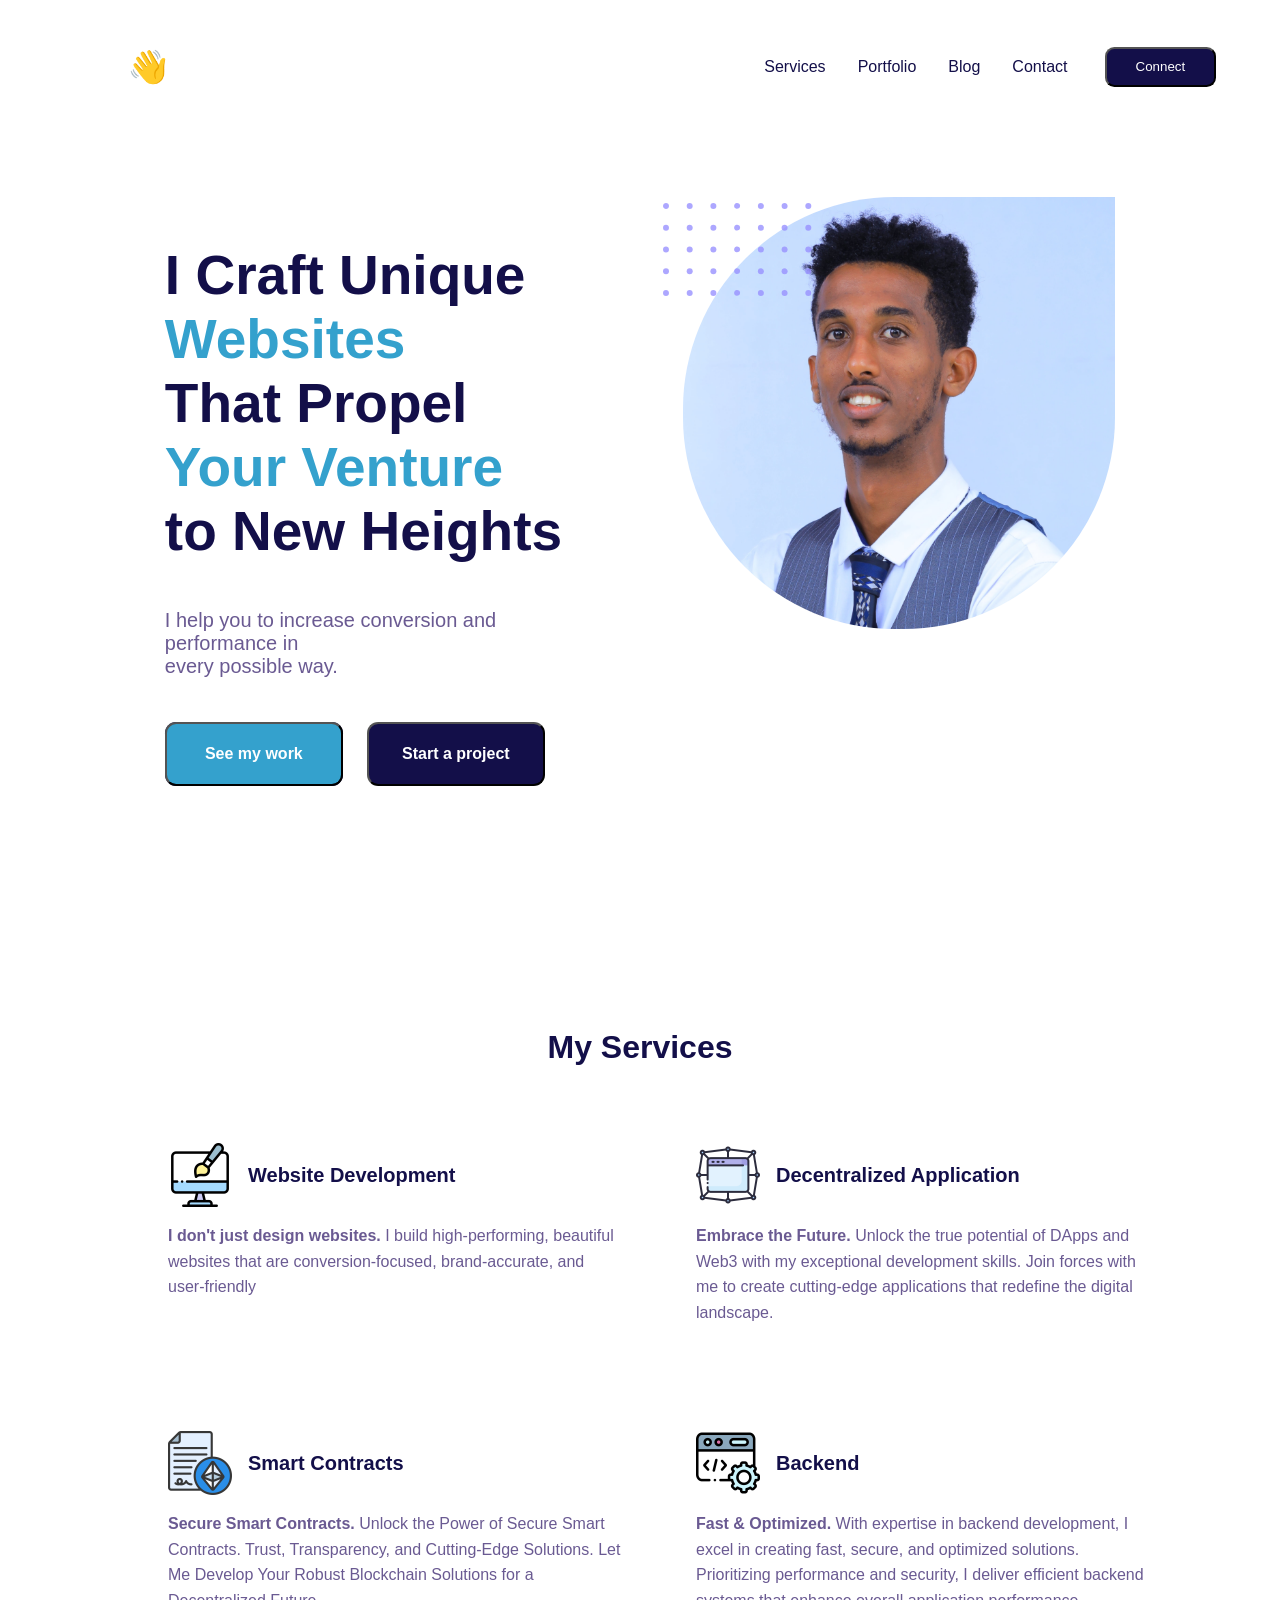
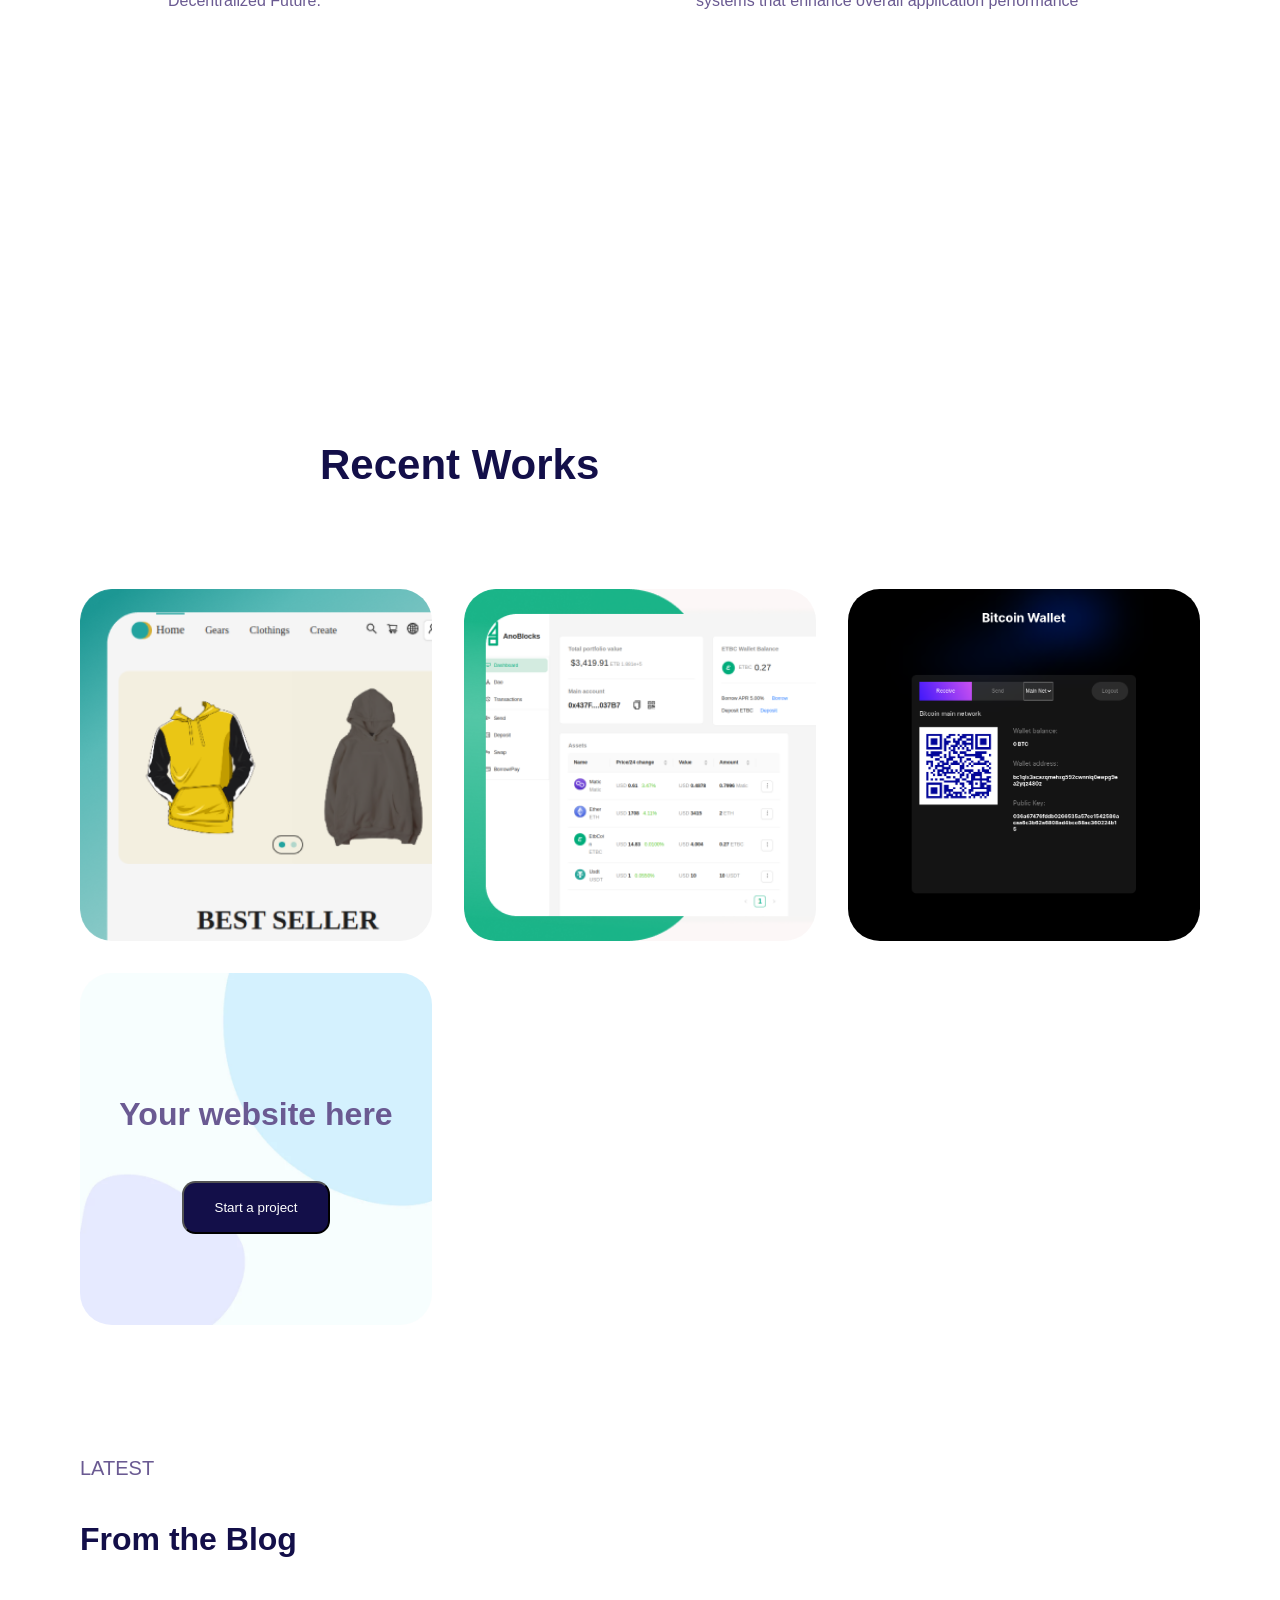
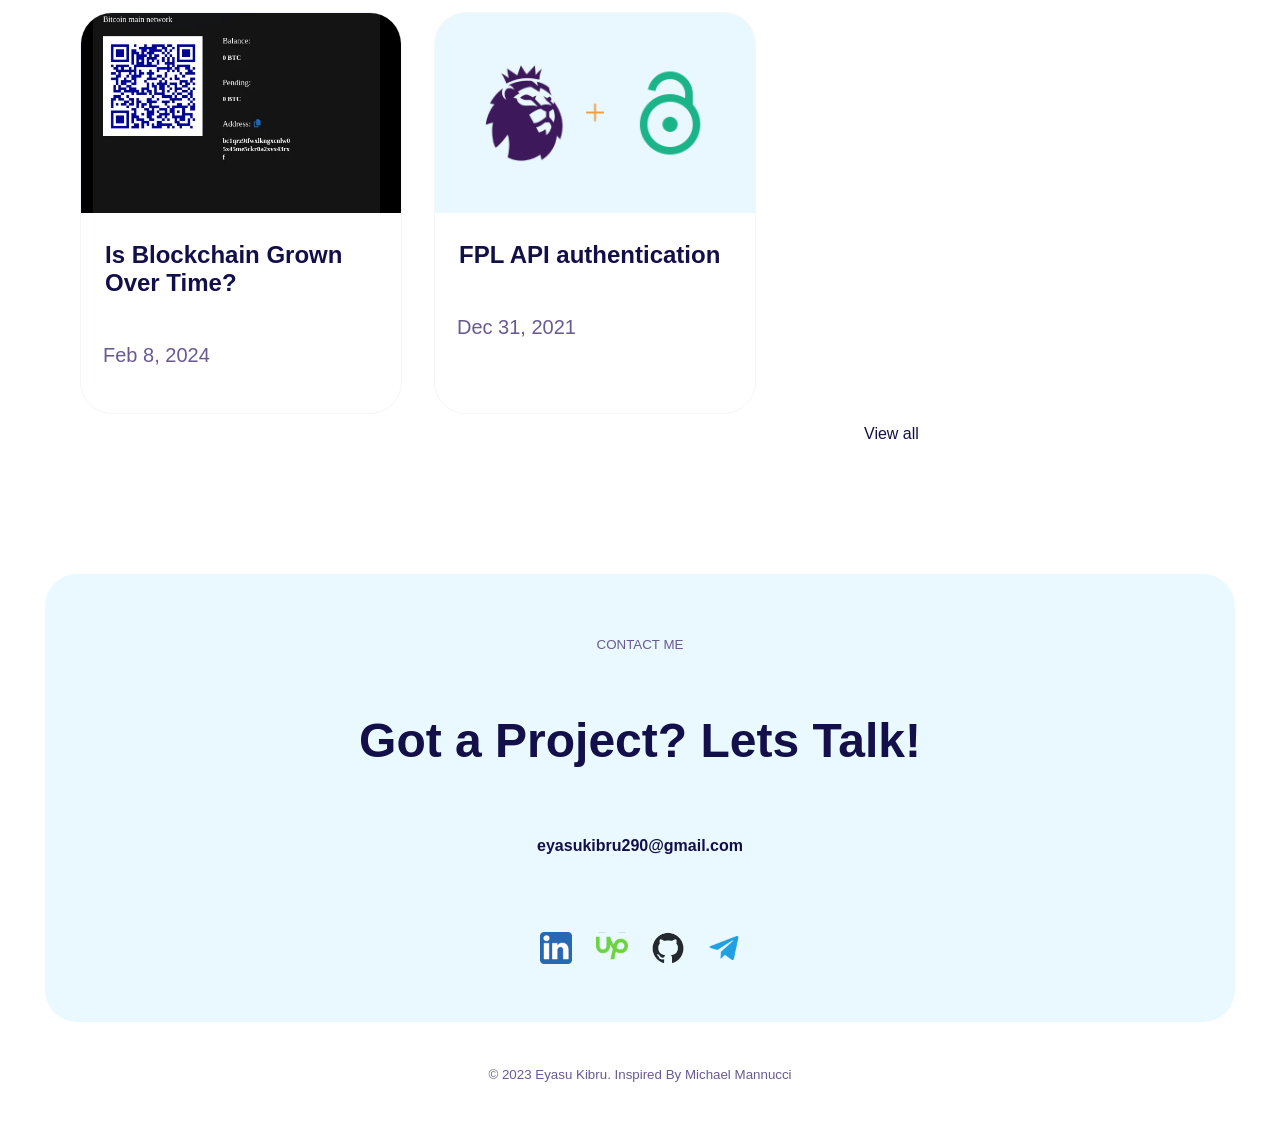
==== commit be1523f6: "mobile responsive and refactor" ====
--- a/index.html
+++ b/index.html
@@ -56,6 +56,184 @@
           />
         </div>
       </div>
+
+      <div class="fullscreen service reveal fade-bottom" id="services">
+        <h1>My Services</h1>
+        <div class="service_content">
+          <div>
+            <div class="services_title">
+              <img class="service_image" src="assets/icons/web-design.png" />
+              <h2>Website Development</h2>
+            </div>
+            <div>
+              <p>
+                <span class="small_desc">I don't just design websites.</span>
+                I build high-performing, beautiful websites that are
+                conversion-focused, brand-accurate, and user-friendly
+              </p>
+            </div>
+          </div>
+          <div>
+            <div class="services_title">
+              <img class="service_image" src="assets/icons/app.png" />
+              <h2>Decentralized Application</h2>
+            </div>
+            <p>
+              <span class="small_desc">Embrace the Future.</span>
+              Unlock the true potential of DApps and Web3 with my exceptional
+              development skills. Join forces with me to create cutting-edge
+              applications that redefine the digital landscape.
+            </p>
+          </div>
+        </div>
+        <div class="service_content">
+          <div>
+            <div class="services_title">
+              <img
+                class="service_image"
+                src="assets/icons/smart-contracts.png"
+              />
+              <h2>Smart Contracts</h2>
+            </div>
+            <p>
+              <span class="small_desc">Secure Smart Contracts.</span>
+              Unlock the Power of Secure Smart Contracts. Trust, Transparency,
+              and Cutting-Edge Solutions. Let Me Develop Your Robust Blockchain
+              Solutions for a Decentralized Future.
+            </p>
+          </div>
+          <div>
+            <div>
+              <div class="services_title">
+                <img class="service_image" src="assets/icons/coding.png" />
+                <h2>Backend</h2>
+              </div>
+              <p>
+                <span class="small_desc">Fast & Optimized.</span>
+                With expertise in backend development, I excel in creating fast,
+                secure, and optimized solutions. Prioritizing performance and
+                security, I deliver efficient backend systems that enhance
+                overall application performance
+              </p>
+            </div>
+          </div>
+        </div>
+      </div>
+      <div class="fullscreen portfolio" id="portfolio">
+        <div class="portfolio-background reveal fade-right"></div>
+        <h1 class="portfolio-content reveal fade-bottom">Recent Works</h1>
+        <div class="portfolio-layout">
+          <div class="portfolio-projects reveal fade-bottom">
+            <div>
+              <div class="open">
+                <a href="https://libes.vercel.app" target="_blank">
+                  <img src="assets/icons/open.svg" />
+                  <!-- <p>open</p> -->
+                </a>
+              </div>
+              <img src="assets/image/works/merch.png" alt="website " />
+            </div>
+            <div>
+              <div class="open">
+                <a href="https://anoblocks.vercel.app" target="_blank">
+                  <img src="assets/icons/open.svg" />
+                  <!-- <p>open</p> -->
+                </a>
+              </div>
+              <img src="assets/image/works/ano.png" alt="website " />
+            </div>
+            <div>
+              <div class="open">
+                <a
+                  href="https://bitcoin-wallet-lovat.vercel.app"
+                  target="_blank"
+                >
+                  <img src="assets/icons/open.svg" />
+                  <!-- <p>open</p> -->
+                </a>
+              </div>
+              <img src="assets/image/works/bitcoinwallet.png" alt="website " />
+            </div>
+            <div class="portfolio_advert">
+              <img src="assets/image/works/background.webp" />
+              <p>Your website here</p>
+              <button onclick="composeEmail()">Start a project</button>
+            </div>
+          </div>
+        </div>
+      </div>
+      <div class="blog  reveal fade-bottom" id="blog">
+        <p>LATEST</p>
+        <h1>From the Blog</h1>
+        <div class="blog-layout">
+          <a
+            href="
+      https://medium.com/@eyasukibru13/how-fast-has-blockchain-grown-over-time-0e307867805e"
+          >
+            <div class="blog_div">
+              <img src="assets/image/blog/blog_blockchain.webp" />
+
+              <h2>Is Blockchain Grown Over Time?</h2>
+              <p>Feb 8, 2024</p>
+            </div>
+          </a>
+
+          <a
+            href="https://medium.com/@eyasukibru13/fantasy-premier-league-api-authentication-guide-using-node-js-ca25e693594e"
+          >
+            <div class="blog_div">
+              <img src="assets/image/blog/blog_fantasy.png" />
+              <h2>FPL API authentication</h2>
+              <p>Dec 31, 2021</p>
+            </div>
+          </a>
+        </div>
+        <a
+          class="view_more"
+          href="https://medium.com/@eyasukibru13"
+          target="_blank"
+          >View all</a
+        >
+      </div>
+      <div class="contact reveal fade-bottom" id="contact">
+        <div class="contact_element">
+          <p>CONTACT ME</p>
+          <h2>Got a Project? Lets Talk!</h2>
+          <h4>eyasukibru290@gmail.com</h4>
+          <div class="social">
+            <a
+              alt="linkedin"
+              href="https://www.linkedin.com/in/eyasu-kibru-6151b61ab/"
+              target="_blank"
+              rel="noopener noreferrer"
+              ><img src="assets/icons/linkedin.png"
+            /></a>
+            <a
+              alt="upwork"
+              href="https://www.upwork.com/freelancers/~0120aad2c2c79f5935"
+              target="_blank"
+              rel="noopener noreferrer"
+              ><img src="assets/icons/upwork.png"
+            /></a>
+            <a
+              alt="github"
+              href="https://github.com/Eyasuk"
+              target="_blank"
+              rel="noopener noreferrer"
+              ><img src="assets/icons/github.png"
+            /></a>
+            <a
+              alt="telegram"
+              href="https://t.me/Ek9012"
+              target="_blank"
+              rel="noopener noreferrer"
+              ><img src="assets/icons/telegram.png"
+            /></a>
+            <!-- <a alt="twitter"><img src="assets/icons/x.png" /></a> -->
+          </div>
+        </div>
+        <p>© 2023 Eyasu Kibru. Inspired By Michael Mannucci</p>
+      </div>
     </main>
 
     <script src="script/email.js"></script>
--- a/css/main_style.css
+++ b/css/main_style.css
@@ -1,6 +1,6 @@
 html {
   scroll-behavior: smooth;
-  overflow: hidden;
+  overflow-x: hidden;
 }
 
 html p {
@@ -15,7 +15,7 @@
   font-weight: bold;
 }
 
-.a {
+a {
   color: #130f49;
   text-decoration: none;
 }
@@ -63,13 +63,15 @@
     }
     .nav {
       display: none;
-      background: yellow;
       width: 90vw;
+      background-color:#f3efe0;
+      border-radius:10px;
       flex-direction: column;
       position: absolute;
       top: 10%;
       left: 2%;
-      padding: 0.7em;
+      padding: 1em;
+  
     }
     .menu_toggle,
     .menu_close {
@@ -82,6 +84,10 @@
   }
 }
 
+.fullscreen {
+  min-height: 90vh;
+}
+
 .content {
   display: flex;
   flex-direction: column;
@@ -153,12 +159,347 @@
   left: -20px;
 }
 
+.service {
+  display: flex;
+  flex-direction: column;
+  align-items: center;
+  margin-bottom: 3%;
+}
+
+.service_content {
+  display: flex;
+  flex-wrap: wrap;
+  justify-content: center;
+  gap: 2em;
+  margin-top: 2em;
+}
+
+.services_title {
+  display: flex;
+  align-items: center;
+  gap: 1em;
+  margin-top: 1.5em;
+  margin-left: 2.5em;
+  margin-bottom: 0.8em;
+}
+
+.service_image {
+  height: 4em;
+  width: 4em;
+}
+
+.service_content > div {
+  border-radius: 1em;
+  width: 31em;
+  max-width: 95vw;
+  height: 16em;
+  background-color: #fff;
+}
+
+.service_content > div:hover {
+  box-shadow:
+    5px 20px 100px #0304040a,
+    9px 10px 30px #96c5dc2f;
+}
+
+.service_content h2 {
+  font-size: 20px;
+}
+
+.service_content p {
+  font-size: 16px;
+  line-height: 1.6em;
+  margin-left: 2.5em;
+}
+
+.service_content .small_desc {
+  font-weight: bold;
+}
+
+.portfolio {
+  display: flex;
+  align-self: center;
+  flex-direction: column;
+  position: relative;
+  margin-top: 5em;
+  margin-bottom: 7em;
+  width: 100%;
+}
+.portfolio-layout {
+  display: flex;
+  justify-content: center;
+  align-items: center;
+}
+.portfolio-background {
+  position: absolute;
+  top: 0px;
+  right: 0px;
+  background-color: #dc3e3e1d;
+  border-top-left-radius: 3em;
+  border-bottom-left-radius: 3em;
+  width: 70%;
+  height: 28em;
+  z-index: -2;
+}
+
+.portfolio-content {
+  margin-top: 2.5em;
+  margin-left: 25%;
+  font-size: 42px;
+}
+
+.portfolio-projects {
+  max-width: 70em;
+  //align-self: center;
+  display: flex;
+  flex-wrap: wrap;
+  gap: 2em;
+  margin-top: 4.5em;
+}
+.portfolio-projects div {
+  height: 22em;
+  width: 22em;
+  border-radius: 2em;
+  overflow: hidden;
+}
+
+.portfolio-projects > div:hover {
+  .open {
+    position: absolute;
+    z-index: 100;
+    background-color: #4f4b8a7d;
+    display: flex;
+    flex-direction: column;
+    justify-content: center;
+    align-items: center;
+    gap: 1em;
+  }
+}
+
+.portfolio-projects .open {
+  display: none;
+}
+
+.portfolio-projects .open img {
+  width: 1em;
+  height: 1em;
+}
+.portfolio-projects .open p {
+  color: #fff;
+}
+
+.portfolio-projects div img {
+  object-fit: cover;
+  height: 22em;
+}
+
+.portfolio_advert {
+  display: flex;
+  flex-direction: column;
+  justify-content: center;
+  align-items: center;
+  gap: 1em;
+  position: relative;
+}
+.portfolio_advert img {
+  position: absolute;
+  z-index: -1;
+}
+.portfolio_advert button {
+  height: 4em;
+  width: 20ch;
+  border-radius: 1em;
+  background-color: #130f49;
+  color: #fff;
+}
+
+.portfolio_advert p {
+  font-size: 2rem;
+  font-weight: bold;
+}
+.blog {
+  display: flex;
+  align-self: center;
+  flex-direction: column;
+  position: relative;
+  margin-bottom: 10em;
+  width: 70em;
+}
+.blog-layout {
+  display: flex;
+  gap: 2em;
+  flex-wrap: wrap;
+}
+.blog_div {
+  margin-top: 2em;
+  width: 20em;
+  height: 25em;
+  border-radius: 2em;
+  border:solid 1px #99b4da1f;
+  overflow: hidden;
+  display: flex;
+  flex-direction: column;
+  gap: 0.5em;
+}
+
+.blog_div:hover {
+  box-shadow:
+    5px 20px 100px #0304040a,
+    9px 10px 30px #96c5dc2f;
+}
+
+.blog_div img {
+  width: 100%;
+  height: 50%;
+  object-fit: cover;
+}
+
+.blog_div h2 {
+  padding-inline: 1em;
+  text-overflow: ellipsis;
+  max-height: 35%;
+  overflow:hidden;
+}
+
+.blog_div p {
+  height:10%;
+  padding-inline: 1.1em;
+}
+
+.blog_div h2 {
+  font-size: x-large;
+}
+
+.blog .view_more {
+  margin-top:0.3em;
+  position: absolute;
+  left: 70%;
+  bottom:-5%;
+}
+
 @media screen and (max-width: 992px) {
+  .portfolio-content {
+    margin-left: 0px;
+    align-self: center;
+  }
+
+  .portfolio-projects {
+    width: min-content;
+  }
+
+  .blog {
+    width: min-content;
+  }
   .info {
     margin-top: 2vh;
-    margin-left:0.8em;
+    margin-left: 0.8em;
     .image {
       display: none;
     }
   }
-}
+
+  .service_content .services_title {
+    margin-left: 1em;
+  }
+
+  .service_content p {
+    margin-left: 1em;
+    text-overflow: ellipsis;
+    height: 20%;
+  }
+}
+.contact {
+  display: flex;
+  flex-direction: column;
+  justify-content: center;
+  align-items: center;
+  width: 100%;
+  margin-bottom: 2em;
+}
+.contact .contact_element {
+  display: flex;
+  flex-direction: column;
+  justify-content: center;
+  align-items: center;
+  background-color: #e9f9ff;
+  border-radius: 2em;
+  width: 93%;
+  max-width: 75em;
+  height: 28em;
+  margin-bottom: 2em;
+  gap: 0.5em;
+  text-align: center;
+}
+
+.contact h4 {
+  color: #130f49;
+}
+
+.contact h2 {
+  font-size: 3em;
+}
+
+.contact p {
+  font-size: smaller;
+}
+
+.social {
+  margin-top: 3em;
+  height: 2.5em;
+  gap: 1.5em;
+  display: flex;
+}
+
+.social img {
+  height: 2em;
+  width: 2em;
+}
+
+@keyframes fade-bottom {
+  0% {
+    transform: translateY(40px);
+    opacity: 0;
+  }
+  100% {
+    transform: translateY(0);
+    opacity: 1;
+  }
+}
+@keyframes fade-left {
+  0% {
+    transform: translateX(-100px);
+    opacity: 0;
+  }
+  100% {
+    transform: translateX(0);
+    opacity: 1;
+  }
+}
+
+@keyframes fade-right {
+  0% {
+    transform: translateX(100px);
+    opacity: 0;
+  }
+  100% {
+    transform: translateX(0);
+    opacity: 1;
+  }
+}
+
+.reveal {
+  opacity: 0;
+}
+
+.reveal.active {
+  opacity: 1;
+}
+.active.fade-bottom {
+  animation: fade-bottom 1s ease-in;
+}
+.active.fade-left {
+  animation: fade-left 1s ease-in;
+}
+.active.fade-right {
+  animation: fade-right 1s ease-in;
+}
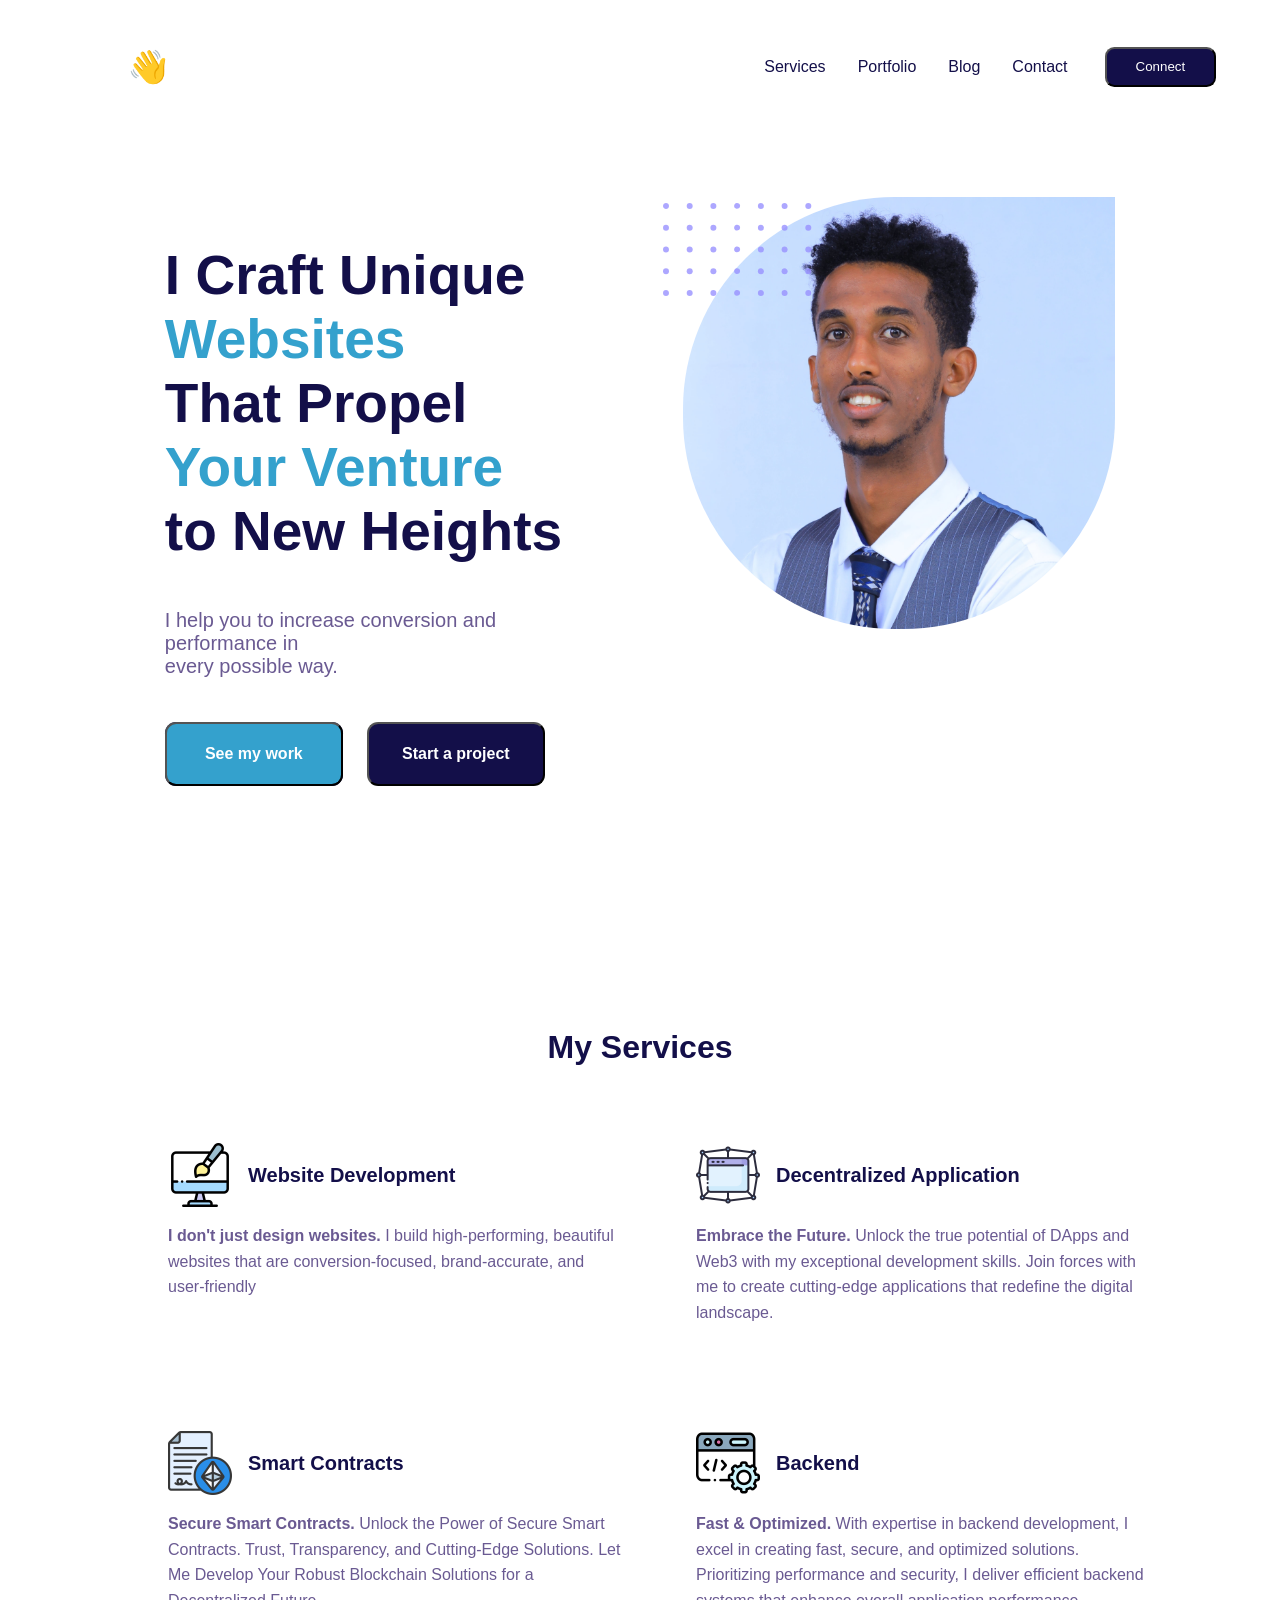
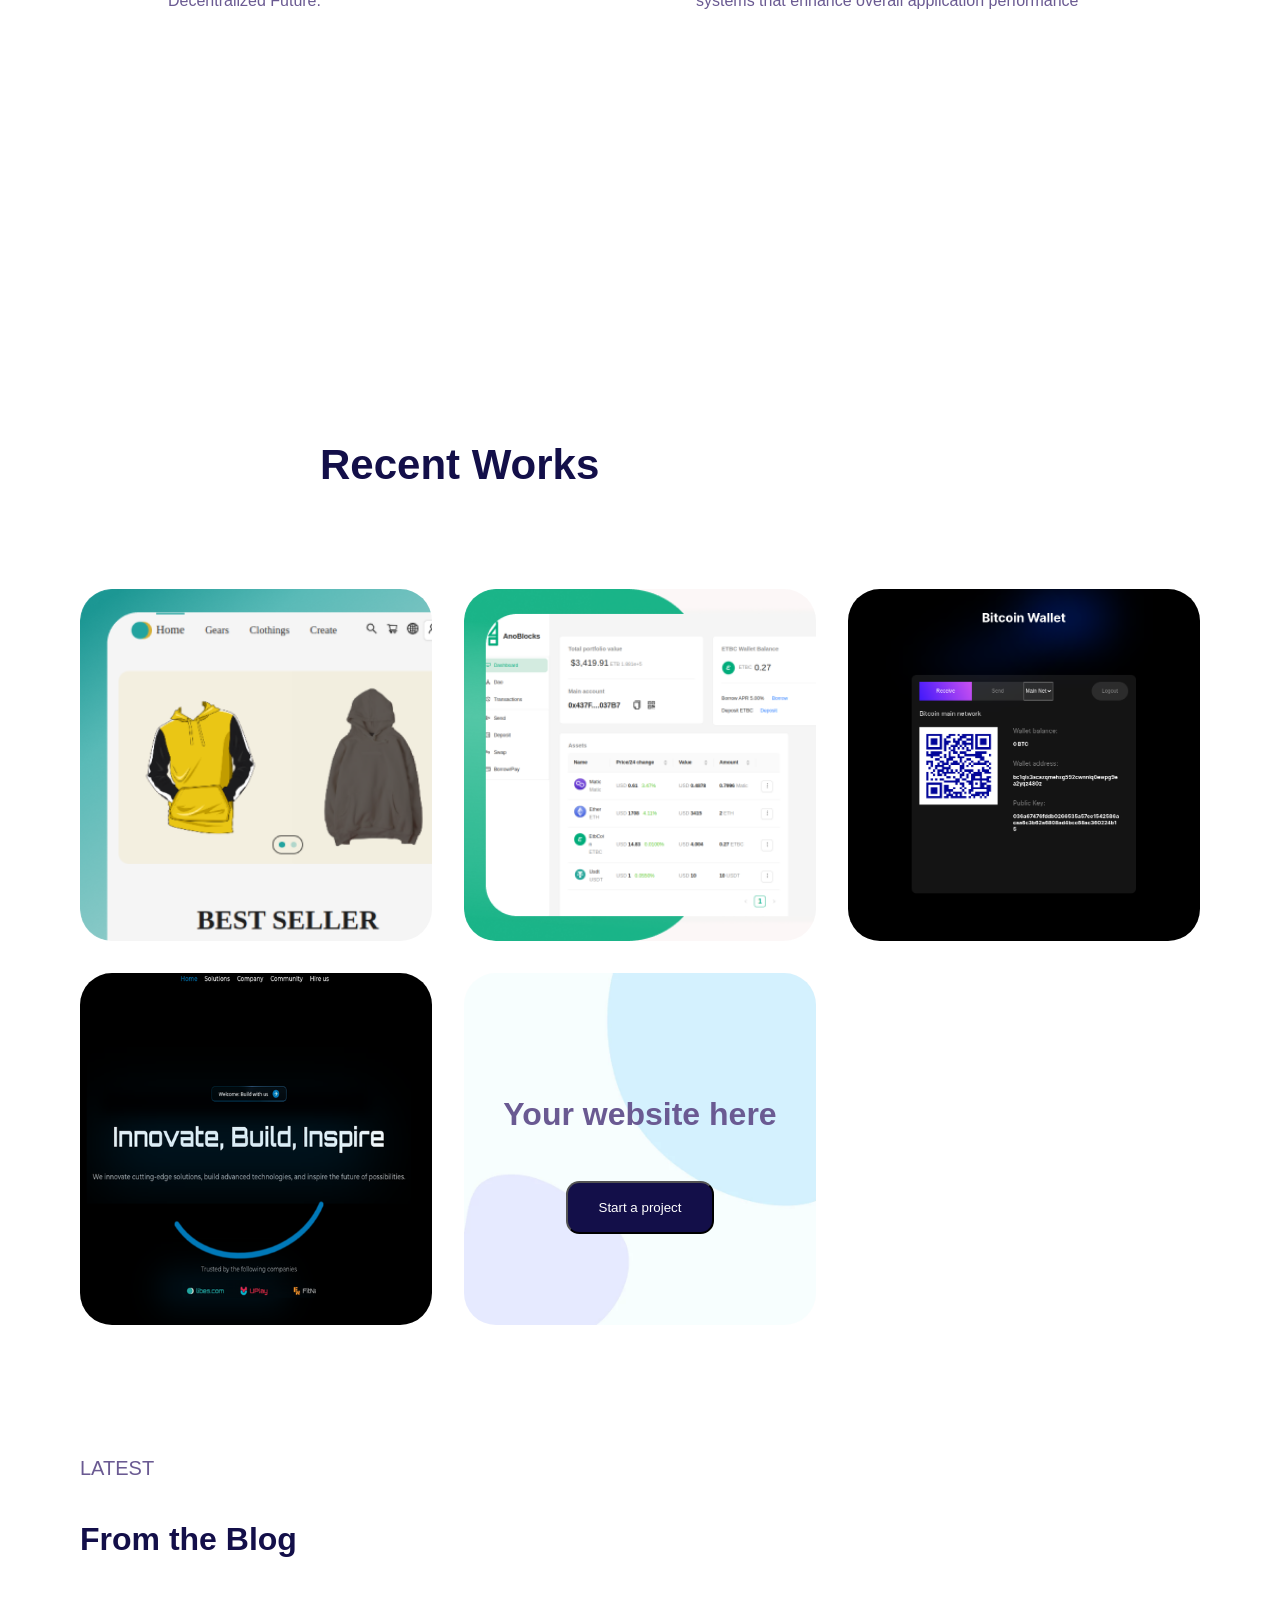
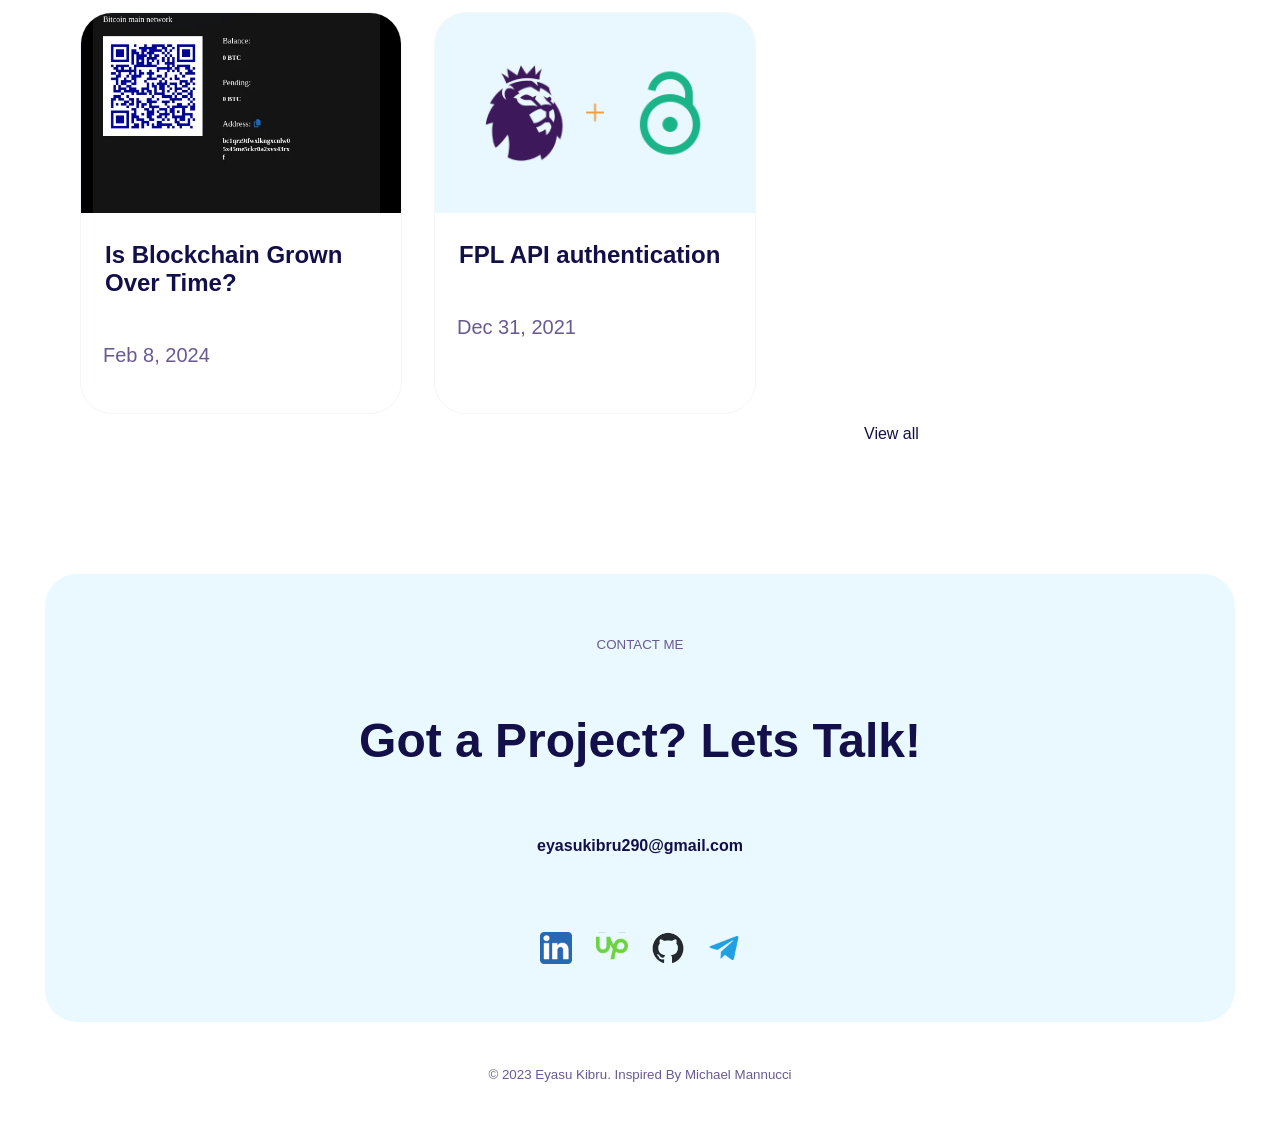
==== commit 208f2c00: "add new project" ====
--- a/index.html
+++ b/index.html
@@ -154,6 +154,18 @@
               </div>
               <img src="assets/image/works/bitcoinwallet.png" alt="website " />
             </div>
+            <div>
+              <div class="open">
+                <a
+                  href="https://company-snowy-xi.vercel.app"
+                  target="_blank"
+                >
+                  <img src="assets/icons/open.svg" />
+                  <!-- <p>open</p> -->
+                </a>
+              </div>
+              <img src="assets/image/works/semayi.png" alt="website " />
+            </div>
             <div class="portfolio_advert">
               <img src="assets/image/works/background.webp" />
               <p>Your website here</p>
@@ -162,7 +174,7 @@
           </div>
         </div>
       </div>
-      <div class="blog  reveal fade-bottom" id="blog">
+      <div class="blog reveal fade-bottom" id="blog">
         <p>LATEST</p>
         <h1>From the Blog</h1>
         <div class="blog-layout">
